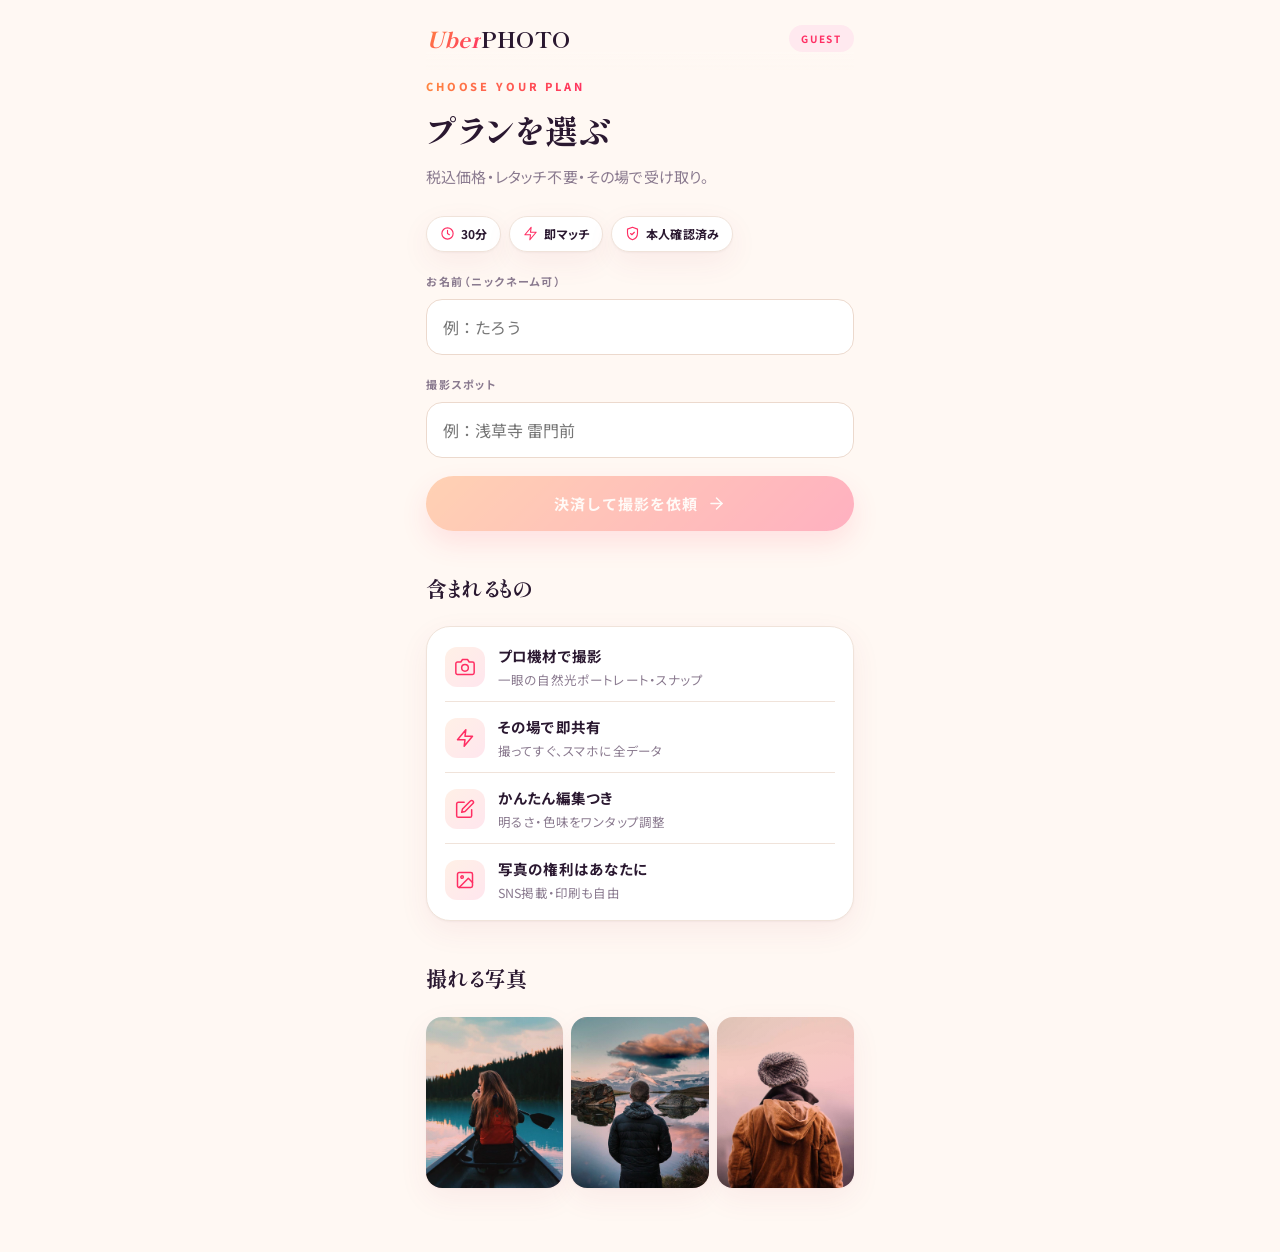
==== static/customer.html @ e45e454b "UberPHOTO MVP — realtime tourist/photographer matching PWA" ====
<!DOCTYPE html>
<html lang="ja">
<head>
  <meta charset="UTF-8">
  <meta name="viewport" content="width=device-width, initial-scale=1, viewport-fit=cover">
  <meta name="theme-color" content="#fff8f3">
  <link rel="manifest" href="/static/manifest.json">
  <title>UberPHOTO — 撮影を依頼</title>
  <link rel="preconnect" href="https://fonts.googleapis.com">
  <link rel="preconnect" href="https://fonts.gstatic.com" crossorigin>
  <link href="https://fonts.googleapis.com/css2?family=Shippori+Mincho:wght@500;600;700;800&family=Noto+Sans+JP:wght@400;500;700&display=swap" rel="stylesheet">
  <link rel="stylesheet" href="/static/css/app.css">
</head>
<body>
  <div class="app">
    <div class="topbar">
      <div class="logo"><span class="u">Uber</span>PHOTO</div>
      <div class="badge">Guest</div>
    </div>

    <!-- STEP 1: plan + info -->
    <section id="step-plan">
      <p class="eyebrow">Choose your plan</p>
      <h1>プランを選ぶ</h1>
      <p class="sub">税込価格・レタッチ不要・その場で受け取り。</p>

      <div class="chips" style="margin-bottom:18px">
        <span class="chip"><i data-icon="clock" data-size="15"></i>30分</span>
        <span class="chip"><i data-icon="zap" data-size="15"></i>即マッチ</span>
        <span class="chip"><i data-icon="shield" data-size="15"></i>本人確認済み</span>
      </div>

      <div id="plans"></div>

      <label>お名前（ニックネーム可）</label>
      <input type="text" id="name" placeholder="例：たろう" />
      <label>撮影スポット</label>
      <input type="text" id="location" placeholder="例：浅草寺 雷門前" />

      <button class="btn brand" id="toPay" disabled>決済して撮影を依頼 <i data-icon="arrow" data-size="19"></i></button>

      <!-- what's included -->
      <div class="section">
        <div class="section-head"><h2>含まれるもの</h2></div>
        <div class="card" style="padding:6px 18px">
          <div class="features">
            <div class="feature"><div class="fi"><i data-icon="camera"></i></div><div><div class="ft">プロ機材で撮影</div><div class="fd">一眼の自然光ポートレート・スナップ</div></div></div>
            <div class="feature"><div class="fi"><i data-icon="zap"></i></div><div><div class="ft">その場で即共有</div><div class="fd">撮ってすぐ、スマホに全データ</div></div></div>
            <div class="feature"><div class="fi"><i data-icon="edit"></i></div><div><div class="ft">かんたん編集つき</div><div class="fd">明るさ・色味をワンタップ調整</div></div></div>
            <div class="feature"><div class="fi"><i data-icon="image"></i></div><div><div class="ft">写真の権利はあなたに</div><div class="fd">SNS掲載・印刷も自由</div></div></div>
          </div>
        </div>
      </div>

      <!-- sample work -->
      <div class="section">
        <div class="section-head"><h2>撮れる写真</h2></div>
        <div class="duo-grid">
          <div class="duo"><img src="/static/img/work1.jpg" alt=""></div>
          <div class="duo"><img src="/static/img/work3.jpg" alt=""></div>
          <div class="duo"><img src="/static/img/work5.jpg" alt=""></div>
        </div>
      </div>
    </section>

    <!-- STEP 2: select photographer -->
    <section id="step-select" class="hidden">
      <p class="eyebrow">Nearby</p>
      <h1>カメラマンを選ぶ</h1>
      <p class="near" style="margin-bottom:16px"><span class="dot"></span><span id="nearCount">近くに3人</span> 待機中</p>

      <button class="omakase" id="omakaseBtn">
        <span class="om-ic"><i data-icon="zap" data-size="20"></i></span>
        <span class="om-text"><span class="om-t">おまかせ・最短のプロ</span><span class="om-d" id="omakaseDesc">いちばん早く来られるカメラマンに即依頼</span></span>
        <i data-icon="arrow" data-size="18"></i>
      </button>

      <div class="or-row"><span>または、指名して選ぶ</span></div>

      <div id="photographers"></div>
      <button class="btn secondary" id="backToPlan">プラン選択に戻る</button>
    </section>

    <!-- profile detail sheet -->
    <div id="profileSheet" class="sheet hidden">
      <div class="sheet-backdrop" id="sheetBackdrop"></div>
      <div class="sheet-body" id="sheetBody"></div>
    </div>

    <!-- STEP 2.5: photographer on the way (map + ETA) -->
    <section id="step-arriving" class="hidden">
      <p class="eyebrow">On the way</p>
      <h1 id="arriveTitle">向かっています</h1>
      <p class="sub" id="arriveSub">カメラマンがお迎えに向かっています</p>

      <div class="map-card">
        <svg viewBox="0 0 400 232" preserveAspectRatio="xMidYMid slice" class="map-svg">
          <rect width="400" height="232" fill="#eef0ec"/>
          <g fill="#e3e6df">
            <rect x="18" y="20" width="120" height="70" rx="8"/>
            <rect x="156" y="14" width="96" height="54" rx="8"/>
            <rect x="272" y="22" width="110" height="62" rx="8"/>
            <rect x="20" y="112" width="92" height="92" rx="8"/>
            <rect x="130" y="108" width="120" height="58" rx="8"/>
            <rect x="268" y="104" width="116" height="100" rx="8"/>
          </g>
          <g fill="none" stroke="#dfe2da" stroke-width="10">
            <path d="M0,100 H400"/><path d="M150,0 V232"/><path d="M258,0 V232"/>
          </g>
          <!-- route -->
          <path id="routePath" d="M34,206 C112,176 132,118 210,126 S332,74 360,54"
                fill="none" stroke="#ff7a3d" stroke-width="4" stroke-dasharray="2 9"
                stroke-linecap="round" opacity="0.9"/>
          <!-- destination (you) -->
          <g transform="translate(360,54)">
            <circle r="13" fill="#ff2e63" opacity="0.18"/>
            <circle r="6" fill="#ff2e63" stroke="#fff" stroke-width="2.5"/>
          </g>
          <!-- moving photographer marker -->
          <g>
            <circle r="13" fill="#2a1830" stroke="#fff" stroke-width="3"/>
            <text y="4.5" text-anchor="middle" font-size="13" fill="#fff" font-family="serif" font-weight="700" id="markerInit">P</text>
            <animateMotion dur="6s" repeatCount="indefinite" rotate="0" keyPoints="0;1" keyTimes="0;1" calcMode="linear">
              <mpath href="#routePath"/>
            </animateMotion>
          </g>
        </svg>
        <div class="eta-badge"><span class="eta-num" id="etaCount">--:--</span><span class="eta-lab">到着まで</span></div>
      </div>

      <div class="card photographer-card" style="margin-top:14px">
        <div class="avatar" id="aAvatar">?</div>
        <div style="flex:1">
          <div style="font-family:var(--serif);font-size:18px;font-weight:700" id="aName"></div>
          <div class="rating-inline" id="aMeta"><i data-icon="star" data-size="14"></i></div>
        </div>
        <div class="near" style="padding:7px 13px"><span class="dot"></span>移動中</div>
      </div>

      <div class="btn-row" style="margin-top:16px">
        <button class="btn secondary" id="reselectBtn"><i data-icon="refresh" data-size="17"></i> 別の人にする</button>
        <button class="btn secondary" id="cancelReqBtn">依頼をやめる</button>
      </div>
    </section>

    <!-- STEP 3: matched / photos -->
    <section id="step-matched" class="hidden">
      <p class="eyebrow">Matched</p>
      <h1>マッチしました 🎉</h1>
      <div class="card photographer-card">
        <div class="avatar" id="pAvatar">?</div>
        <div style="flex:1">
          <div style="font-family:var(--serif);font-size:18px;font-weight:700" id="pName"></div>
          <div class="rating-inline" id="pMeta"><i data-icon="star" data-size="14"></i>まもなく合流します</div>
        </div>
      </div>
      <div class="card center">
        <p class="muted" style="margin-top:0">撮影が終わると、ここに写真が届きます</p>
        <p id="shotStatus" class="big">📷</p>
      </div>
      <a class="btn brand hidden" id="toGallery">写真を見る <i data-icon="arrow" data-size="19"></i></a>
    </section>
  </div>

  <script src="/static/js/icons.js"></script>
  <script src="/static/js/common.js"></script>
  <script src="/static/js/customer.js"></script>
</body>
</html>
---- static/css/app.css ----
/* ============================================================
   UberPHOTO — "Golden Hour Travel" theme
   Vibrant, warm, premium. Light base + sunset gradients.
   ============================================================ */
:root {
  --bg: #fff8f3;
  --bg-warm: #fdeadf;
  --surface: #ffffff;
  --surface-2: #fff3ec;
  --ink: #2a1830;          /* deep plum */
  --ink-soft: #8a7a8f;
  --ink-faint: #b9aebd;
  --line: #f0e3da;
  --line-strong: #ecd9cd;

  --brand1: #ff7a3d;       /* orange */
  --brand2: #ff2e63;       /* pink */
  --gold:   #ffb13c;
  --teal:   #12b3a6;
  --green:  #1fae74;

  --grad-brand: linear-gradient(135deg, #ff8a3d 0%, #ff2e63 100%);
  --grad-sunset: linear-gradient(135deg, #ffc24b 0%, #ff6a3d 48%, #ff2e63 100%);
  --grad-soft: linear-gradient(135deg, #fff0e6, #ffe6ee);

  --radius: 16px;
  --radius-lg: 24px;
  --radius-xl: 30px;
  --shadow: 0 1px 2px rgba(60,20,40,.04), 0 10px 30px rgba(180,60,80,.07);
  --shadow-lg: 0 4px 12px rgba(60,20,40,.08), 0 30px 70px rgba(180,40,70,.16);
  --shadow-brand: 0 12px 28px rgba(255,60,90,.34);
  --serif: "Shippori Mincho", "Times New Roman", serif;
  --sans: "Noto Sans JP", -apple-system, BlinkMacSystemFont, "Segoe UI", sans-serif;
}

* { box-sizing: border-box; -webkit-tap-highlight-color: transparent; }
html { -webkit-text-size-adjust: 100%; }

body {
  margin: 0;
  font-family: var(--sans);
  background: var(--bg);
  color: var(--ink);
  line-height: 1.7;
  font-feature-settings: "palt" 1;
  letter-spacing: .01em;
  overflow-x: hidden;
}

.app {
  max-width: 468px;
  margin: 0 auto;
  min-height: 100vh;
  display: flex;
  flex-direction: column;
  padding: 0 20px 64px;
  position: relative;
}
.app.wide { max-width: 680px; }

/* ---------- icons ---------- */
.icon-wrap { display: inline-flex; align-items: center; justify-content: center; }
.ic { display: block; }

/* ---------- top bar / logo ---------- */
.topbar {
  display: flex;
  align-items: center;
  gap: 12px;
  padding: 20px 0 14px;
  position: sticky;
  top: 0;
  background: linear-gradient(var(--bg) 72%, rgba(255,248,243,0));
  z-index: 30;
}
.logo {
  font-family: var(--serif);
  font-weight: 800;
  font-size: 22px;
  letter-spacing: .01em;
}
.logo .u {
  font-style: italic;
  background: var(--grad-brand);
  -webkit-background-clip: text; background-clip: text;
  -webkit-text-fill-color: transparent;
}
.badge {
  margin-left: auto;
  font-size: 10px;
  letter-spacing: .18em;
  text-transform: uppercase;
  color: var(--brand2);
  background: #ffe9ef;
  border-radius: 999px;
  padding: 5px 12px;
  font-weight: 700;
}

/* ---------- typography ---------- */
.eyebrow {
  font-size: 11px;
  letter-spacing: .26em;
  text-transform: uppercase;
  font-weight: 800;
  margin: 0 0 12px;
  background: var(--grad-brand);
  -webkit-background-clip: text; background-clip: text;
  -webkit-text-fill-color: transparent;
  display: inline-block;
}
h1 {
  font-family: var(--serif);
  font-weight: 800;
  font-size: 33px;
  line-height: 1.34;
  margin: 0 0 12px;
}
h2 {
  font-family: var(--serif);
  font-weight: 700;
  font-size: 21px;
  margin: 0 0 4px;
  letter-spacing: .01em;
}
.section { margin: 40px 0 0; }
.section-head { display: flex; align-items: baseline; justify-content: space-between; margin-bottom: 16px; }
.section-head .more { font-size: 12px; color: var(--brand2); font-weight: 700; letter-spacing: .04em; }
p.sub { color: var(--ink-soft); margin: 0 0 26px; font-size: 15px; }
.muted { color: var(--ink-soft); }
.center { text-align: center; }
.big { font-size: 30px; font-weight: 800; font-family: var(--serif); }
.grad-text {
  background: var(--grad-brand);
  -webkit-background-clip: text; background-clip: text;
  -webkit-text-fill-color: transparent;
}

/* ---------- HERO (landing) ---------- */
.hero {
  position: relative;
  border-radius: var(--radius-xl);
  overflow: hidden;
  margin-top: 4px;
  aspect-ratio: 5/6;
  display: flex;
  align-items: flex-end;
  box-shadow: var(--shadow-lg);
  isolation: isolate;
}
.hero img {
  position: absolute; inset: 0;
  width: 100%; height: 100%; object-fit: cover;
  z-index: -2;
}
.hero::after {  /* sunset duotone wash */
  content: ""; position: absolute; inset: 0; z-index: -1;
  background: linear-gradient(180deg, rgba(42,24,48,.15) 0%, rgba(255,46,99,.28) 55%, rgba(42,24,48,.86) 100%),
              linear-gradient(115deg, rgba(255,138,61,.35), rgba(255,46,99,.30));
  mix-blend-mode: multiply;
}
.hero-inner { padding: 26px 24px 28px; color: #fff; }
.hero .eyebrow { color: #ffd9c2; -webkit-text-fill-color: #ffd9c2; background: none; }
.hero h1 { color: #fff; font-size: 36px; line-height: 1.3; text-shadow: 0 2px 24px rgba(40,10,30,.4); }
.hero p { color: rgba(255,255,255,.92); margin: 6px 0 0; font-size: 14.5px; }

/* ---------- buttons ---------- */
.btn {
  display: flex; align-items: center; justify-content: center; gap: 9px;
  width: 100%;
  padding: 17px 20px;
  border: none;
  border-radius: 999px;
  background: var(--ink);
  color: #fff;
  font-size: 15px;
  font-weight: 700;
  font-family: var(--sans);
  letter-spacing: .06em;
  cursor: pointer;
  margin-top: 18px;
  transition: transform .1s, box-shadow .25s, opacity .2s;
}
.btn .ic { width: 19px; height: 19px; }
.btn:active { transform: scale(.975); }
.btn:disabled { opacity: .35; cursor: not-allowed; box-shadow: none; }
.btn.brand { background: var(--grad-brand); box-shadow: var(--shadow-brand); }
.btn.accent { background: var(--grad-brand); box-shadow: var(--shadow-brand); }
.btn.secondary { background: var(--surface); color: var(--ink); border: 1.5px solid var(--line-strong); }
.btn.green { background: var(--green); box-shadow: 0 12px 28px rgba(31,174,116,.30); }
.btn.ghost { background: rgba(255,255,255,.16); color:#fff; backdrop-filter: blur(6px); border:1px solid rgba(255,255,255,.35); }
.btn-row { display: grid; grid-template-columns: 1fr 1fr; gap: 12px; }
.btn-row .btn { margin-top: 0; }

.hidden { display: none !important; }
.divider { height: 1px; background: var(--line); margin: 26px 0; border: none; }

/* ---------- cards ---------- */
.card {
  background: var(--surface);
  border: 1px solid var(--line);
  border-radius: var(--radius-lg);
  padding: 20px;
  margin-bottom: 14px;
  box-shadow: var(--shadow);
}

/* ---------- entrance animation ---------- */
.reveal { animation: rise .55s cubic-bezier(.16,.84,.44,1) both; }
.reveal:nth-child(2){animation-delay:.05s}.reveal:nth-child(3){animation-delay:.1s}.reveal:nth-child(4){animation-delay:.15s}
section { animation: rise .5s cubic-bezier(.16,.84,.44,1) both; }
@keyframes rise { from { opacity: 0; transform: translateY(12px); } to { opacity: 1; transform: none; } }

/* ---------- stats bar ---------- */
.stats-bar {
  display: grid; grid-template-columns: repeat(3,1fr);
  background: var(--surface); border:1px solid var(--line);
  border-radius: var(--radius-lg); padding: 16px 8px; margin-top: 18px;
  box-shadow: var(--shadow);
}
.stats-bar .item { text-align: center; position: relative; }
.stats-bar .item + .item::before { content:""; position:absolute; left:0; top:14%; height:72%; width:1px; background:var(--line); }
.stats-bar .v { font-family: var(--serif); font-weight: 800; font-size: 22px; display:flex; align-items:center; justify-content:center; gap:4px; }
.stats-bar .v .ic { color: var(--gold); width:17px; height:17px; }
.stats-bar .k { font-size: 10.5px; color: var(--ink-soft); letter-spacing: .08em; margin-top: 2px; }

/* ---------- how it works (steps) ---------- */
.steps { display: flex; flex-direction: column; gap: 4px; }
.step { display: grid; grid-template-columns: 52px 1fr; gap: 16px; align-items: start; padding: 6px 0; }
.step .num {
  width: 52px; height: 52px; border-radius: 16px;
  background: var(--grad-soft); color: var(--brand2);
  display: grid; place-items: center;
}
.step .num .ic { width: 24px; height: 24px; }
.step .st { font-family: var(--serif); font-weight: 700; font-size: 16px; }
.step .sd { font-size: 13px; color: var(--ink-soft); margin-top: 1px; }
.step-line { width: 2px; background: var(--line); height: 14px; margin: 2px 0 2px 25px; }

/* ---------- horizontal scroll row ---------- */
.hscroll { display: flex; gap: 14px; overflow-x: auto; padding: 4px 20px 8px; margin: 0 -20px; scroll-snap-type: x mandatory; -webkit-overflow-scrolling: touch; }
.hscroll::-webkit-scrollbar { display: none; }
.hscroll > * { scroll-snap-align: start; flex: 0 0 auto; }

/* ---------- photographer card ---------- */
.ph-card {
  width: 200px; background: var(--surface);
  border: 1px solid var(--line); border-radius: var(--radius-lg);
  overflow: hidden; box-shadow: var(--shadow);
}
.ph-card .thumb { width: 100%; aspect-ratio: 4/3; object-fit: cover; display:block; }
.ph-card .body { padding: 13px 14px 15px; }
.ph-card .nm { font-family: var(--serif); font-weight: 700; font-size: 15px; display:flex; align-items:center; gap:6px; }
.ph-card .verified { color: var(--teal); display:inline-flex; }
.ph-card .verified .ic { width:14px; height:14px; }
.ph-card .rt { display:flex; align-items:center; gap:4px; font-size:12.5px; color:var(--ink-soft); margin-top:3px; }
.ph-card .rt .ic { width:14px; height:14px; color: var(--gold); fill: var(--gold); }
.ph-card .tags { display:flex; flex-wrap:wrap; gap:5px; margin-top:9px; }
.tag { font-size:10.5px; padding:3px 9px; border-radius:999px; background:var(--surface-2); color:var(--brand2); font-weight:700; letter-spacing:.03em; }

/* ---------- duotone sample gallery ---------- */
.duo-grid { display:grid; grid-template-columns: repeat(3,1fr); gap: 8px; }
.duo {
  position: relative; aspect-ratio: 4/5; border-radius: var(--radius); overflow: hidden;
  box-shadow: var(--shadow);
}
.duo img { width:100%; height:100%; object-fit:cover; display:block; transition: transform .4s; }
.duo::after { content:""; position:absolute; inset:0; background: linear-gradient(160deg, rgba(255,138,61,.30), rgba(255,46,99,.32)); mix-blend-mode: multiply; }
.duo:active img { transform: scale(1.05); }
.duo.tall { aspect-ratio: 4/6; }

/* ---------- feature list ---------- */
.features { display:flex; flex-direction:column; gap:2px; }
.feature { display:flex; align-items:center; gap:13px; padding:11px 0; border-bottom:1px solid var(--line); }
.feature:last-child { border-bottom:none; }
.feature .fi { width:40px; height:40px; border-radius:12px; background:var(--grad-soft); color:var(--brand2); display:grid; place-items:center; flex-shrink:0; }
.feature .fi .ic { width:20px; height:20px; }
.feature .ft { font-weight:700; font-size:14.5px; }
.feature .fd { font-size:12.5px; color:var(--ink-soft); }

/* ---------- trust row ---------- */
.trust { display:grid; grid-template-columns: repeat(3,1fr); gap:10px; margin-top:6px; }
.trust .t { text-align:center; padding:14px 6px; background:var(--surface); border:1px solid var(--line); border-radius:var(--radius); box-shadow:var(--shadow); }
.trust .t .ic { color: var(--teal); width:22px; height:22px; }
.trust .t .l { font-size:11px; font-weight:700; margin-top:7px; letter-spacing:.03em; }

/* ---------- plan selection ---------- */
.plan {
  display: block; cursor: pointer;
  border: 1.5px solid var(--line-strong); border-radius: var(--radius-lg);
  padding: 16px; margin-bottom: 13px; background: var(--surface);
  transition: border-color .2s, box-shadow .2s, transform .08s; position: relative;
  box-shadow: var(--shadow);
}
.plan:active { transform: scale(.992); }
.plan.selected { border-color: transparent; box-shadow: 0 0 0 2px var(--brand2), var(--shadow-lg); }
.plan.selected::after {
  content: "✓"; position: absolute; top: 14px; right: 16px;
  width: 24px; height: 24px; background: var(--grad-brand); color:#fff;
  border-radius: 50%; font-size: 13px; display: grid; place-items: center;
}
.plan-row { display: flex; align-items: center; gap: 14px; }
.plan-thumb { width: 64px; height: 64px; border-radius: 14px; object-fit: cover; flex-shrink:0; box-shadow: var(--shadow); }
.plan-info { display: flex; flex-direction: column; flex: 1; }
.plan-name { font-family: var(--serif); font-size: 18px; font-weight: 700; }
.plan-sub { font-size: 12px; color: var(--ink-soft); margin-top: 2px; }
.plan-tag { display:inline-block; margin-top:6px; font-size:10px; font-weight:800; letter-spacing:.08em; color:var(--brand2); background:#ffe9ef; padding:2px 8px; border-radius:999px; width:fit-content; }
.plan-price { font-family: var(--serif); font-size: 24px; font-weight: 800; line-height: 1; white-space: nowrap; text-align:right; }
.plan-price .yen { font-size: 15px; }
.plan-price .tax { display: block; font-family: var(--sans); font-size: 9.5px; letter-spacing: .1em; color: var(--ink-faint); margin-top: 4px; }

/* ---------- form ---------- */
label { display: block; font-size: 11px; letter-spacing: .14em; text-transform: uppercase; color: var(--ink-soft); margin: 20px 0 8px; font-weight: 700; }
input[type=text], input[type=tel], input[type=file] {
  width: 100%; padding: 15px 16px; border-radius: var(--radius);
  border: 1.5px solid var(--line-strong); background: var(--surface);
  color: var(--ink); font-size: 16px; font-family: var(--sans);
  transition: border-color .2s, box-shadow .2s;
}
input[type=text]:focus, input[type=tel]:focus { outline: none; border-color: var(--brand2); box-shadow: 0 0 0 3px #ffe2ea; }

/* ---------- waiting ---------- */
.pulse { width: 96px; height: 96px; border-radius: 50%; margin: 30px auto 12px; background: var(--grad-brand); position: relative; animation: pulse 1.6s ease-out infinite; display:grid; place-items:center; }
.pulse .ic { color:#fff; width:36px; height:36px; }
@keyframes pulse {
  0% { box-shadow: 0 0 0 0 rgba(255,46,99,.34); transform: scale(.93); }
  70% { box-shadow: 0 0 0 32px rgba(255,46,99,0); transform: scale(1); }
  100% { box-shadow: 0 0 0 0 rgba(255,46,99,0); transform: scale(.93); }
}
.timer { font-family: var(--serif); font-size: 46px; font-weight: 800; text-align: center; font-variant-numeric: tabular-nums; }
.near { display:inline-flex; align-items:center; gap:7px; background:var(--surface); border:1px solid var(--line); border-radius:999px; padding:8px 16px; font-size:13px; font-weight:700; box-shadow:var(--shadow); }
.near .dot { width:8px; height:8px; border-radius:50%; background:var(--green); box-shadow:0 0 0 0 rgba(31,174,116,.5); animation:blink 1.4s infinite; }
@keyframes blink { 0%{box-shadow:0 0 0 0 rgba(31,174,116,.5)} 70%{box-shadow:0 0 0 8px rgba(31,174,116,0)} 100%{box-shadow:0 0 0 0 rgba(31,174,116,0)} }

/* ---------- match / avatar ---------- */
.photographer-card { display: flex; align-items: center; gap: 16px; }
.avatar { width: 64px; height: 64px; border-radius: 50%; background: var(--grad-brand); display: flex; align-items: center; justify-content: center; font-family: var(--serif); font-size: 26px; font-weight: 800; color: #fff; flex-shrink: 0; box-shadow: var(--shadow); }
.rating-inline { display:flex; align-items:center; gap:4px; font-size:13px; color:var(--ink-soft); margin-top:3px; }
.rating-inline .ic { width:14px; height:14px; color:var(--gold); fill:var(--gold); }

/* ---------- role select (index) ---------- */
.role { display: grid; grid-template-columns: 50px 1fr 18px; align-items: center; gap: 15px; text-decoration: none; color: var(--ink); background: var(--surface); border: 1px solid var(--line); border-radius: var(--radius-lg); padding: 18px; margin-bottom: 12px; box-shadow: var(--shadow); transition: transform .12s, box-shadow .25s; }
.role:active { transform: scale(.99); }
.role .ricon { width:50px; height:50px; border-radius:15px; background:var(--grad-soft); display:grid; place-items:center; color:var(--brand2); }
.role .ricon .ic { width:24px; height:24px; }
.role .t { font-family: var(--serif); font-size: 16px; font-weight: 700; }
.role .d { color: var(--ink-soft); font-size: 12.5px; margin-top: 1px; }
.role .chev { color: var(--ink-faint); display:flex; }

/* ---------- earnings / demand (photographer) ---------- */
.earn { background: var(--grad-sunset); color:#fff; border-radius: var(--radius-lg); padding: 20px; box-shadow: var(--shadow-brand); position:relative; overflow:hidden; }
.earn::after{content:"";position:absolute;right:-30px;top:-30px;width:120px;height:120px;border-radius:50%;background:rgba(255,255,255,.16)}
.earn .k { font-size:11px; letter-spacing:.14em; text-transform:uppercase; opacity:.9; }
.earn .v { font-family:var(--serif); font-size:34px; font-weight:800; margin-top:4px; }
.earn .sub { font-size:12.5px; opacity:.92; margin-top:2px; }
.meter { display:flex; align-items:center; gap:10px; margin-top:14px; }
.meter .bar { flex:1; height:8px; border-radius:999px; background:var(--line); overflow:hidden; }
.meter .fill { height:100%; border-radius:999px; background:var(--grad-brand); }
.meter .lab { font-size:12px; font-weight:700; color:var(--brand2); }

/* ---------- incoming request (photographer) ---------- */
.incoming { border: 1.5px solid var(--brand2); box-shadow: 0 0 0 4px #ffe6ee, var(--shadow); animation: rise .4s ease both, glow 2s ease-in-out infinite alternate; }
@keyframes glow { from { box-shadow: 0 0 0 4px #ffe6ee, var(--shadow);} to { box-shadow: 0 0 0 5px #ffd2e0, var(--shadow-lg);} }
.req-head { display:flex; align-items:flex-start; justify-content:space-between; gap:12px; }
.req-name { font-family: var(--serif); font-size:17px; font-weight:700; }
.req-meta { font-size:12.5px; color: var(--ink-soft); margin-top:3px; display:flex; align-items:center; gap:5px; }
.req-meta .ic { width:13px; height:13px; color: var(--brand2); flex-shrink:0; }
.req-price { font-family: var(--serif); font-size:21px; font-weight:800; color: var(--brand2); white-space:nowrap; }

/* ---------- photographer pick cards (customer selection) ---------- */
.pick-card { background: var(--surface); border: 1px solid var(--line); border-radius: var(--radius-lg); padding: 16px; margin-bottom: 13px; box-shadow: var(--shadow); animation: rise .45s ease both; }
.pick-top { display:flex; gap:14px; align-items:flex-start; }
.pick-thumb { width:72px; height:72px; border-radius:18px; object-fit:cover; flex-shrink:0; box-shadow:var(--shadow); }
.pick-name { font-family: var(--serif); font-weight:700; font-size:18px; display:flex; align-items:center; gap:6px; }
.pick-name .verified { color: var(--teal); display:inline-flex; }
.pick-rt { display:flex; align-items:center; gap:5px; font-size:13px; color:var(--ink-soft); margin-top:3px; }
.pick-rt .ic { color: var(--gold); fill: var(--gold); width:14px; height:14px; }
.pick-tags { display:flex; gap:6px; flex-wrap:wrap; margin-top:9px; }
.pick-foot { display:flex; align-items:center; justify-content:space-between; gap:12px; margin-top:14px; padding-top:13px; border-top:1px solid var(--line); }
.pick-meta { font-size:12.5px; color:var(--ink-soft); display:flex; align-items:center; gap:6px; }
.pick-meta .ic { width:14px; height:14px; color: var(--brand2); flex-shrink:0; }
.pick-btn { margin-top:0 !important; width:auto !important; padding:11px 26px; flex-shrink:0; }
.pick-top { cursor:pointer; }
.pick-chevron { color:var(--ink-faint); align-self:center; display:flex; }

/* ---------- omakase (fastest pro) button ---------- */
.omakase {
  display:flex; align-items:center; gap:14px; width:100%; text-align:left;
  border:none; cursor:pointer; padding:16px 18px; border-radius:var(--radius-lg);
  background: var(--grad-sunset); color:#fff; box-shadow: var(--shadow-brand);
  margin-bottom:18px; transition: transform .1s;
}
.omakase:active { transform: scale(.985); }
.omakase .om-ic { width:42px; height:42px; border-radius:13px; background:rgba(255,255,255,.22); display:grid; place-items:center; flex-shrink:0; }
.omakase .om-text { flex:1; display:flex; flex-direction:column; }
.omakase .om-t { font-family:var(--serif); font-weight:700; font-size:16px; }
.omakase .om-d { font-size:12px; opacity:.92; margin-top:1px; }

.or-row { display:flex; align-items:center; gap:12px; color:var(--ink-faint); font-size:12px; margin:0 0 16px; letter-spacing:.06em; }
.or-row::before, .or-row::after { content:""; flex:1; height:1px; background:var(--line); }

/* ---------- profile sheet (bottom modal) ---------- */
.sheet { position: fixed; inset: 0; z-index: 200; }
.sheet-backdrop { position:absolute; inset:0; background:rgba(26,12,22,.45); opacity:0; transition:opacity .25s; }
.sheet.open .sheet-backdrop { opacity:1; }
.sheet-body {
  position:absolute; left:0; right:0; bottom:0;
  max-width:468px; margin:0 auto;
  background:var(--bg); border-radius:26px 26px 0 0;
  padding:14px 22px 30px; max-height:90vh; overflow-y:auto;
  transform: translateY(100%); transition: transform .28s cubic-bezier(.16,.84,.44,1);
  box-shadow: 0 -10px 50px rgba(40,10,30,.3);
}
.sheet.open .sheet-body { transform: translateY(0); }
.sheet-handle { width:40px; height:4px; border-radius:999px; background:var(--line-strong); margin:2px auto 16px; }
.sheet-head { display:flex; gap:16px; align-items:center; }
.sheet-avatar { width:78px; height:78px; border-radius:20px; object-fit:cover; box-shadow:var(--shadow); flex-shrink:0; }
.sheet-name { font-family:var(--serif); font-weight:800; font-size:22px; display:flex; align-items:center; gap:7px; }
.sheet-name .verified { color:var(--teal); display:inline-flex; }
.sheet-bio { color:var(--ink-soft); font-size:14px; margin:0; }
.portfolio { display:grid; grid-template-columns:repeat(3,1fr); gap:7px; }
.portfolio img { width:100%; aspect-ratio:3/4; object-fit:cover; border-radius:12px; box-shadow:var(--shadow); }

/* ---------- reviews ---------- */
.reviews { display:flex; flex-direction:column; gap:12px; }
.review { background:var(--surface); border:1px solid var(--line); border-radius:var(--radius); padding:13px 15px; box-shadow:var(--shadow); }
.review-head { display:flex; align-items:center; gap:8px; }
.review-author { font-weight:700; font-size:13.5px; }
.review-stars { color:var(--gold); font-size:12px; letter-spacing:1px; }
.review-stars .dim { color:var(--line-strong); }
.review-ago { margin-left:auto; font-size:11px; color:var(--ink-faint); }
.review-text { font-size:13px; color:var(--ink-soft); margin-top:5px; }

/* ---------- arrival map + ETA ---------- */
.map-card { position:relative; border-radius:var(--radius-lg); overflow:hidden; box-shadow:var(--shadow); border:1px solid var(--line); }
.map-svg { display:block; width:100%; height:232px; }
.eta-badge {
  position:absolute; right:14px; bottom:14px;
  background:var(--surface); border-radius:16px; padding:10px 16px;
  box-shadow:var(--shadow-lg); text-align:center; min-width:96px;
}
.eta-num { display:block; font-family:var(--serif); font-weight:800; font-size:26px; line-height:1; color:var(--brand2); font-variant-numeric:tabular-nums; }
.eta-lab { display:block; font-size:10.5px; letter-spacing:.14em; color:var(--ink-soft); text-transform:uppercase; margin-top:4px; }

/* ---------- status pills ---------- */
.pill { display:inline-block; font-size:11px; padding:4px 12px; border-radius:999px; font-weight:700; letter-spacing:.05em; }
.pill.waiting { background:#fff1d9; color:#c98a1b; }
.pill.matched, .pill.shooting { background:#dff3f1; color:#0b8a80; }
.pill.done { background:#dff3e8; color:var(--green); }

/* ---------- operator ---------- */
.stat-grid { display: grid; grid-template-columns: repeat(2,1fr); gap: 12px; }
.stat { background: var(--surface); border:1px solid var(--line); border-radius: var(--radius); padding: 18px; box-shadow: var(--shadow); position:relative; overflow:hidden; }
.stat .ic { position:absolute; right:14px; top:14px; color:var(--ink-faint); opacity:.5; }
.stat .n { font-family: var(--serif); font-size: 32px; font-weight: 800; line-height: 1; }
.stat .l { font-size: 11px; color: var(--ink-soft); letter-spacing: .08em; text-transform: uppercase; margin-top: 8px; }
table { width:100%; border-collapse: collapse; font-size: 13px; }
th, td { text-align:left; padding: 11px 6px; border-bottom: 1px solid var(--line); }
th { color: var(--ink-soft); font-weight: 700; font-size: 10.5px; letter-spacing: .1em; text-transform: uppercase; }

/* ---------- gallery ---------- */
.grid { display:grid; grid-template-columns: repeat(2,1fr); gap: 10px; }
.gphoto { position:relative; border-radius: var(--radius); overflow:hidden; box-shadow:var(--shadow); cursor:pointer; }
.gphoto img { width:100%; aspect-ratio:4/5; object-fit: cover; display:block; transition: transform .35s; background:var(--surface-2); }
.gphoto:active img { transform: scale(1.04); }
.gphoto .ed { position:absolute; right:9px; bottom:9px; width:32px; height:32px; border-radius:50%; background:rgba(42,24,48,.55); color:#fff; display:grid; place-items:center; backdrop-filter: blur(4px); }
.gphoto .ed .ic { width:16px; height:16px; }

/* ---------- editor ---------- */
.editor canvas { width: 100%; border-radius: var(--radius); background: var(--surface-2); box-shadow: var(--shadow); }
.slider-row { display:flex; align-items:center; gap:14px; margin: 14px 0; }
.slider-row label { margin:0; width:78px; flex-shrink:0; text-transform:none; letter-spacing:.03em; font-size:12.5px; color:var(--ink); display:flex; align-items:center; gap:6px; }
.slider-row label .ic { width:15px; height:15px; color:var(--brand2); }
.slider-row input[type=range] { flex:1; -webkit-appearance:none; appearance:none; height:3px; background: var(--line-strong); border-radius:3px; }
.slider-row input[type=range]::-webkit-slider-thumb { -webkit-appearance:none; appearance:none; width:22px; height:22px; border-radius:50%; background: var(--grad-brand); cursor:pointer; box-shadow: var(--shadow); }

/* ---------- toast ---------- */
.toast { position: fixed; bottom: 26px; left: 50%; transform: translateX(-50%); background: var(--ink); color: #fff; padding: 13px 22px; border-radius: 999px; font-size: 13.5px; z-index: 100; max-width: 88%; box-shadow: var(--shadow-lg); animation: rise .3s ease both; }

/* ---------- misc ---------- */
.footnote { color: var(--ink-faint); font-size: 12px; letter-spacing: .06em; margin-top: 30px; }
.chips { display:flex; gap:8px; flex-wrap:wrap; margin-top:10px; }
.chip { display:inline-flex; align-items:center; gap:6px; font-size:12px; font-weight:700; padding:7px 13px; border-radius:999px; background:var(--surface); border:1px solid var(--line); box-shadow:var(--shadow); }
.chip .ic { width:15px; height:15px; color:var(--brand2); }
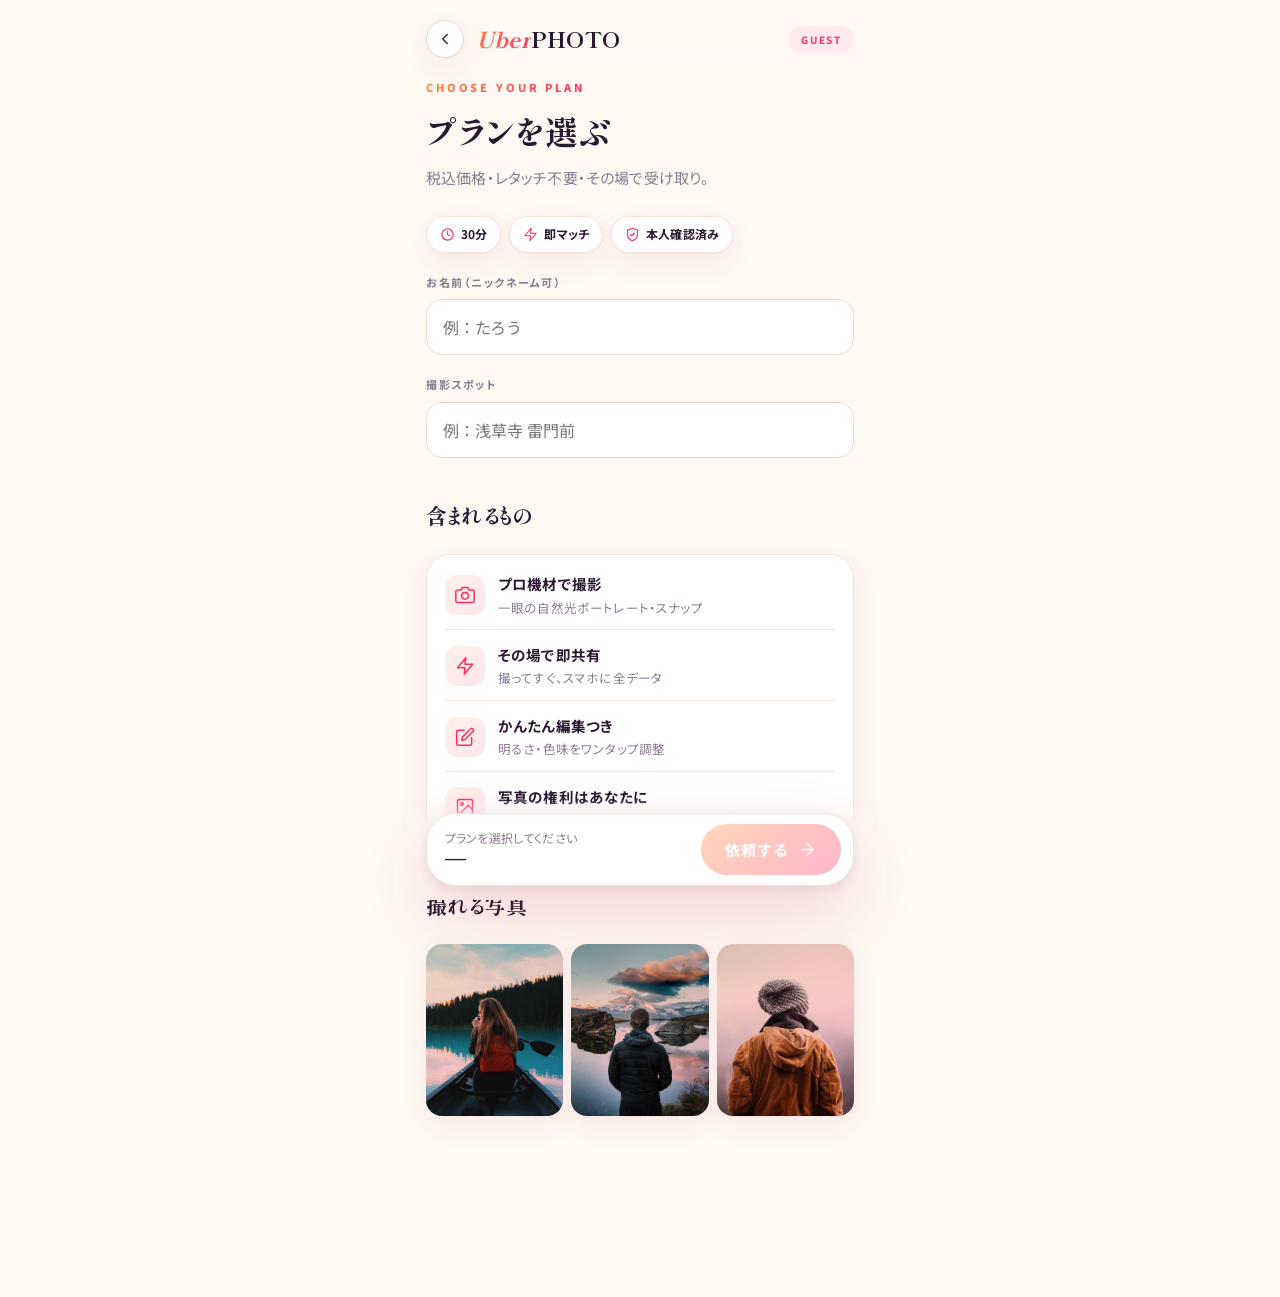
==== commit 7bd8c9ea: "UX/UI overhaul: photographer selection, geo distance, profiles+reviews, arrival map+ETA, order confi" ====
--- a/static/customer.html
+++ b/static/customer.html
@@ -14,7 +14,8 @@
 <body>
   <div class="app">
     <div class="topbar">
-      <div class="logo"><span class="u">Uber</span>PHOTO</div>
+      <a class="navback" href="/" aria-label="ホームに戻る"><i data-icon="back" data-size="18"></i></a>
+      <a class="logo" href="/"><span class="u">Uber</span>PHOTO</a>
       <div class="badge">Guest</div>
     </div>
 
@@ -36,8 +37,6 @@
       <input type="text" id="name" placeholder="例：たろう" />
       <label>撮影スポット</label>
       <input type="text" id="location" placeholder="例：浅草寺 雷門前" />
-
-      <button class="btn brand" id="toPay" disabled>決済して撮影を依頼 <i data-icon="arrow" data-size="19"></i></button>
 
       <!-- what's included -->
       <div class="section">
@@ -61,6 +60,41 @@
           <div class="duo"><img src="/static/img/work5.jpg" alt=""></div>
         </div>
       </div>
+
+      <!-- sticky order CTA -->
+      <div class="cta-bar">
+        <div class="cta-inner">
+          <div class="cta-summary">
+            <div class="cta-plan" id="ctaPlan">プランを選択してください</div>
+            <div class="cta-price" id="ctaPrice">—</div>
+          </div>
+          <button class="btn brand" id="toPay" disabled>依頼する <i data-icon="arrow" data-size="18"></i></button>
+        </div>
+      </div>
+    </section>
+
+    <!-- STEP 1.5: order confirmation -->
+    <section id="step-confirm" class="hidden">
+      <p class="eyebrow">Confirm</p>
+      <h1>ご依頼内容の確認</h1>
+      <p class="sub">内容をご確認ください。お支払いは確定後です。</p>
+      <div class="card summary">
+        <div class="sum-row"><span>プラン</span><b id="cf-plan"></b></div>
+        <div class="sum-row"><span>枚数</span><b id="cf-shots"></b></div>
+        <div class="sum-row"><span>撮影時間</span><b id="cf-min"></b></div>
+        <div class="sum-row"><span>撮影スポット</span><b id="cf-loc"></b></div>
+        <div class="sum-row"><span>お名前</span><b id="cf-name"></b></div>
+        <hr class="divider">
+        <div class="sum-row"><span>小計（税抜）</span><span id="cf-base"></span></div>
+        <div class="sum-row"><span>消費税 (10%)</span><span id="cf-tax"></span></div>
+        <div class="sum-row total"><span>合計</span><b id="cf-total"></b></div>
+      </div>
+      <div class="chips" style="margin-bottom:6px">
+        <span class="chip"><i data-icon="zap" data-size="15"></i>レタッチ不要・即共有</span>
+        <span class="chip"><i data-icon="image" data-size="15"></i>全データお渡し</span>
+      </div>
+      <button class="btn brand" id="confirmPay">この内容で決済して依頼 <i data-icon="arrow" data-size="19"></i></button>
+      <button class="btn secondary" id="confirmBack">内容を修正する</button>
     </section>
 
     <!-- STEP 2: select photographer -->
@@ -75,7 +109,7 @@
         <i data-icon="arrow" data-size="18"></i>
       </button>
 
-      <div class="or-row"><span>または、指名して選ぶ</span></div>
+      <div class="or-row" id="orRow"><span>または、指名して選ぶ</span></div>
 
       <div id="photographers"></div>
       <button class="btn secondary" id="backToPlan">プラン選択に戻る</button>
@@ -92,6 +126,16 @@
       <p class="eyebrow">On the way</p>
       <h1 id="arriveTitle">向かっています</h1>
       <p class="sub" id="arriveSub">カメラマンがお迎えに向かっています</p>
+
+      <div class="stepper">
+        <div class="st-node"><span class="st-dot"></span><span class="st-lab">マッチ</span></div>
+        <div class="st-bar"></div>
+        <div class="st-node"><span class="st-dot"></span><span class="st-lab">向かう</span></div>
+        <div class="st-bar"></div>
+        <div class="st-node"><span class="st-dot"></span><span class="st-lab">撮影</span></div>
+        <div class="st-bar"></div>
+        <div class="st-node"><span class="st-dot"></span><span class="st-lab">お届け</span></div>
+      </div>
 
       <div class="map-card">
         <svg viewBox="0 0 400 232" preserveAspectRatio="xMidYMid slice" class="map-svg">
@@ -145,8 +189,19 @@
 
     <!-- STEP 3: matched / photos -->
     <section id="step-matched" class="hidden">
-      <p class="eyebrow">Matched</p>
-      <h1>マッチしました 🎉</h1>
+      <p class="eyebrow">Delivery</p>
+      <h1 id="matchedTitle">写真が届きます</h1>
+
+      <div class="stepper">
+        <div class="st-node"><span class="st-dot"></span><span class="st-lab">マッチ</span></div>
+        <div class="st-bar"></div>
+        <div class="st-node"><span class="st-dot"></span><span class="st-lab">向かう</span></div>
+        <div class="st-bar"></div>
+        <div class="st-node"><span class="st-dot"></span><span class="st-lab">撮影</span></div>
+        <div class="st-bar"></div>
+        <div class="st-node"><span class="st-dot"></span><span class="st-lab">お届け</span></div>
+      </div>
+
       <div class="card photographer-card">
         <div class="avatar" id="pAvatar">?</div>
         <div style="flex:1">
--- a/static/css/app.css
+++ b/static/css/app.css
@@ -54,9 +54,18 @@
   display: flex;
   flex-direction: column;
   padding: 0 20px 64px;
+  padding-bottom: calc(64px + env(safe-area-inset-bottom));
+  padding-left: calc(20px + env(safe-area-inset-left));
+  padding-right: calc(20px + env(safe-area-inset-right));
   position: relative;
 }
 .app.wide { max-width: 680px; }
+
+/* accessibility: visible focus + reduced motion */
+:focus-visible { outline: 3px solid var(--brand2); outline-offset: 2px; border-radius: 6px; }
+@media (prefers-reduced-motion: reduce) {
+  *, *::before, *::after { animation-duration: .001ms !important; animation-iteration-count: 1 !important; transition-duration: .001ms !important; }
+}
 
 /* ---------- icons ---------- */
 .icon-wrap { display: inline-flex; align-items: center; justify-content: center; }
@@ -68,11 +77,21 @@
   align-items: center;
   gap: 12px;
   padding: 20px 0 14px;
+  padding-top: calc(20px + env(safe-area-inset-top));
   position: sticky;
   top: 0;
   background: linear-gradient(var(--bg) 72%, rgba(255,248,243,0));
   z-index: 30;
 }
+.navback {
+  width: 38px; height: 38px; flex-shrink: 0;
+  border-radius: 50%; border: 1px solid var(--line-strong);
+  background: var(--surface); color: var(--ink);
+  display: grid; place-items: center; cursor: pointer;
+  box-shadow: var(--shadow); transition: transform .08s;
+}
+.navback:active { transform: scale(.92); }
+a.logo { text-decoration: none; color: var(--ink); }
 .logo {
   font-family: var(--serif);
   font-weight: 800;
@@ -442,6 +461,90 @@
 .eta-num { display:block; font-family:var(--serif); font-weight:800; font-size:26px; line-height:1; color:var(--brand2); font-variant-numeric:tabular-nums; }
 .eta-lab { display:block; font-size:10.5px; letter-spacing:.14em; color:var(--ink-soft); text-transform:uppercase; margin-top:4px; }
 
+/* ---------- sticky bottom CTA (customer plan) ---------- */
+.cta-bar {
+  position: sticky; bottom: 0; z-index: 25;
+  margin: 16px -20px 0;
+  padding: 14px 20px calc(14px + env(safe-area-inset-bottom));
+  background: linear-gradient(rgba(255,248,243,0) 0%, var(--bg) 28%);
+}
+.cta-inner {
+  display: flex; align-items: center; gap: 14px;
+  background: var(--surface); border: 1px solid var(--line);
+  border-radius: var(--radius-xl); padding: 10px 12px 10px 18px;
+  box-shadow: var(--shadow-lg);
+}
+.cta-summary { flex: 1; min-width: 0; }
+.cta-plan { font-size: 12px; color: var(--ink-soft); }
+.cta-price { font-family: var(--serif); font-weight: 800; font-size: 20px; line-height: 1.1; }
+.cta-price .tax { font-size: 10px; color: var(--ink-faint); font-family: var(--sans); margin-left: 4px; }
+.cta-bar .btn { margin-top: 0; width: auto; padding: 15px 24px; white-space: nowrap; }
+.cta-bar .btn:disabled { box-shadow: none; }
+
+/* ---------- loading skeletons ---------- */
+.skel-card { background: var(--surface); border:1px solid var(--line); border-radius: var(--radius-lg); padding:16px; margin-bottom:13px; box-shadow:var(--shadow); }
+.skel-top { display:flex; gap:14px; align-items:center; }
+.skel { background: linear-gradient(100deg, var(--surface-2) 30%, #f3e7df 50%, var(--surface-2) 70%); background-size: 200% 100%; animation: shimmer 1.3s infinite; border-radius: 8px; }
+.skel-thumb { width:72px; height:72px; border-radius:18px; flex-shrink:0; }
+.skel-line { height:13px; margin:6px 0; }
+@keyframes shimmer { from { background-position: 200% 0; } to { background-position: -200% 0; } }
+@media (prefers-reduced-motion: reduce) { .skel { animation: none; } }
+
+/* ---------- order summary (confirm) ---------- */
+.summary { padding: 6px 20px; }
+.sum-row { display:flex; align-items:center; justify-content:space-between; gap:16px; padding:12px 0; border-bottom:1px solid var(--line); font-size:14px; }
+.sum-row:last-child { border-bottom:none; }
+.sum-row span:first-child { color:var(--ink-soft); }
+.sum-row b { font-weight:700; }
+.sum-row.total { padding-top:14px; }
+.sum-row.total b { font-family:var(--serif); font-size:24px; color:var(--brand2); }
+.summary .divider { margin:6px 0; }
+
+/* ---------- progress stepper ---------- */
+.stepper { display:flex; align-items:center; margin:0 0 20px; }
+.st-node { display:flex; flex-direction:column; align-items:center; gap:6px; flex-shrink:0; }
+.st-dot { width:26px; height:26px; border-radius:50%; background:var(--surface); border:2px solid var(--line-strong); display:grid; place-items:center; transition:.3s; }
+.st-dot::after { content:""; width:8px; height:8px; border-radius:50%; background:var(--line-strong); transition:.3s; }
+.st-lab { font-size:10.5px; color:var(--ink-faint); letter-spacing:.04em; transition:.3s; white-space:nowrap; }
+.st-bar { flex:1; height:2px; background:var(--line-strong); margin:0 4px; margin-bottom:22px; transition:.3s; }
+.st-node.done .st-dot { background:var(--green); border-color:var(--green); }
+.st-node.done .st-dot::after { content:"✓"; width:auto; height:auto; background:none; color:#fff; font-size:13px; font-weight:800; }
+.st-node.done .st-lab { color:var(--ink-soft); }
+.st-node.active .st-dot { border-color:var(--brand2); box-shadow:0 0 0 4px #ffe2ea; animation:stpulse 1.6s infinite; }
+.st-node.active .st-dot::after { background:var(--brand2); }
+.st-node.active .st-lab { color:var(--brand2); font-weight:700; }
+@keyframes stpulse { 0%{box-shadow:0 0 0 0 #ffd2e0} 70%{box-shadow:0 0 0 7px rgba(255,46,99,0)} 100%{box-shadow:0 0 0 0 rgba(255,46,99,0)} }
+
+/* ---------- empty / error state ---------- */
+.empty-state { text-align:center; padding:30px 18px; background:var(--surface); border:1px solid var(--line); border-radius:var(--radius-lg); box-shadow:var(--shadow); margin-bottom:14px; }
+.es-ic { width:64px; height:64px; border-radius:20px; background:var(--grad-soft); color:var(--brand2); display:grid; place-items:center; margin:0 auto 14px; }
+.es-ic .ic { width:30px; height:30px; }
+.es-title { font-family:var(--serif); font-weight:700; font-size:17px; }
+.es-desc { color:var(--ink-soft); font-size:13px; margin-top:6px; }
+.empty-state .btn { margin-top:16px; }
+
+/* ---------- onboarding overlay ---------- */
+.onb { position:fixed; inset:0; z-index:300; background:var(--bg); display:flex; flex-direction:column; }
+.onb-slides { flex:1; display:flex; overflow:hidden; transition:transform .35s cubic-bezier(.16,.84,.44,1); }
+.onb-slide { min-width:100%; display:flex; flex-direction:column; align-items:center; justify-content:center; text-align:center; padding:40px 32px; }
+.onb-art { width:120px; height:120px; border-radius:32px; background:var(--grad-sunset); color:#fff; display:grid; place-items:center; margin-bottom:28px; box-shadow:var(--shadow-brand); }
+.onb-art .ic { width:56px; height:56px; }
+.onb-slide h2 { font-size:25px; margin-bottom:10px; }
+.onb-slide p { color:var(--ink-soft); font-size:15px; max-width:300px; }
+.onb-foot { padding:20px 24px calc(28px + env(safe-area-inset-bottom)); }
+.onb-dots { display:flex; gap:8px; justify-content:center; margin-bottom:18px; }
+.onb-dots i { width:8px; height:8px; border-radius:999px; background:var(--line-strong); transition:.3s; }
+.onb-dots i.on { background:var(--brand2); width:22px; }
+.onb-skip { position:absolute; top:calc(18px + env(safe-area-inset-top)); right:20px; background:none; border:none; color:var(--ink-soft); font-size:13px; cursor:pointer; z-index:1; }
+
+/* ---------- PWA install banner ---------- */
+.install-banner { display:flex; align-items:center; gap:12px; background:var(--ink); color:#fff; border-radius:var(--radius-lg); padding:14px 16px; margin-top:16px; box-shadow:var(--shadow-lg); }
+.install-banner .ib-ic { width:38px; height:38px; border-radius:11px; background:rgba(255,255,255,.18); display:grid; place-items:center; flex-shrink:0; }
+.install-banner .ib-t { flex:1; font-size:13px; line-height:1.4; }
+.install-banner .ib-t b { font-family:var(--serif); }
+.install-banner button { background:#fff; color:var(--ink); border:none; border-radius:999px; padding:9px 16px; font-weight:700; font-size:13px; cursor:pointer; flex-shrink:0; }
+.install-banner .ib-close { background:none; color:rgba(255,255,255,.6); padding:4px 8px; font-size:18px; }
+
 /* ---------- status pills ---------- */
 .pill { display:inline-block; font-size:11px; padding:4px 12px; border-radius:999px; font-weight:700; letter-spacing:.05em; }
 .pill.waiting { background:#fff1d9; color:#c98a1b; }
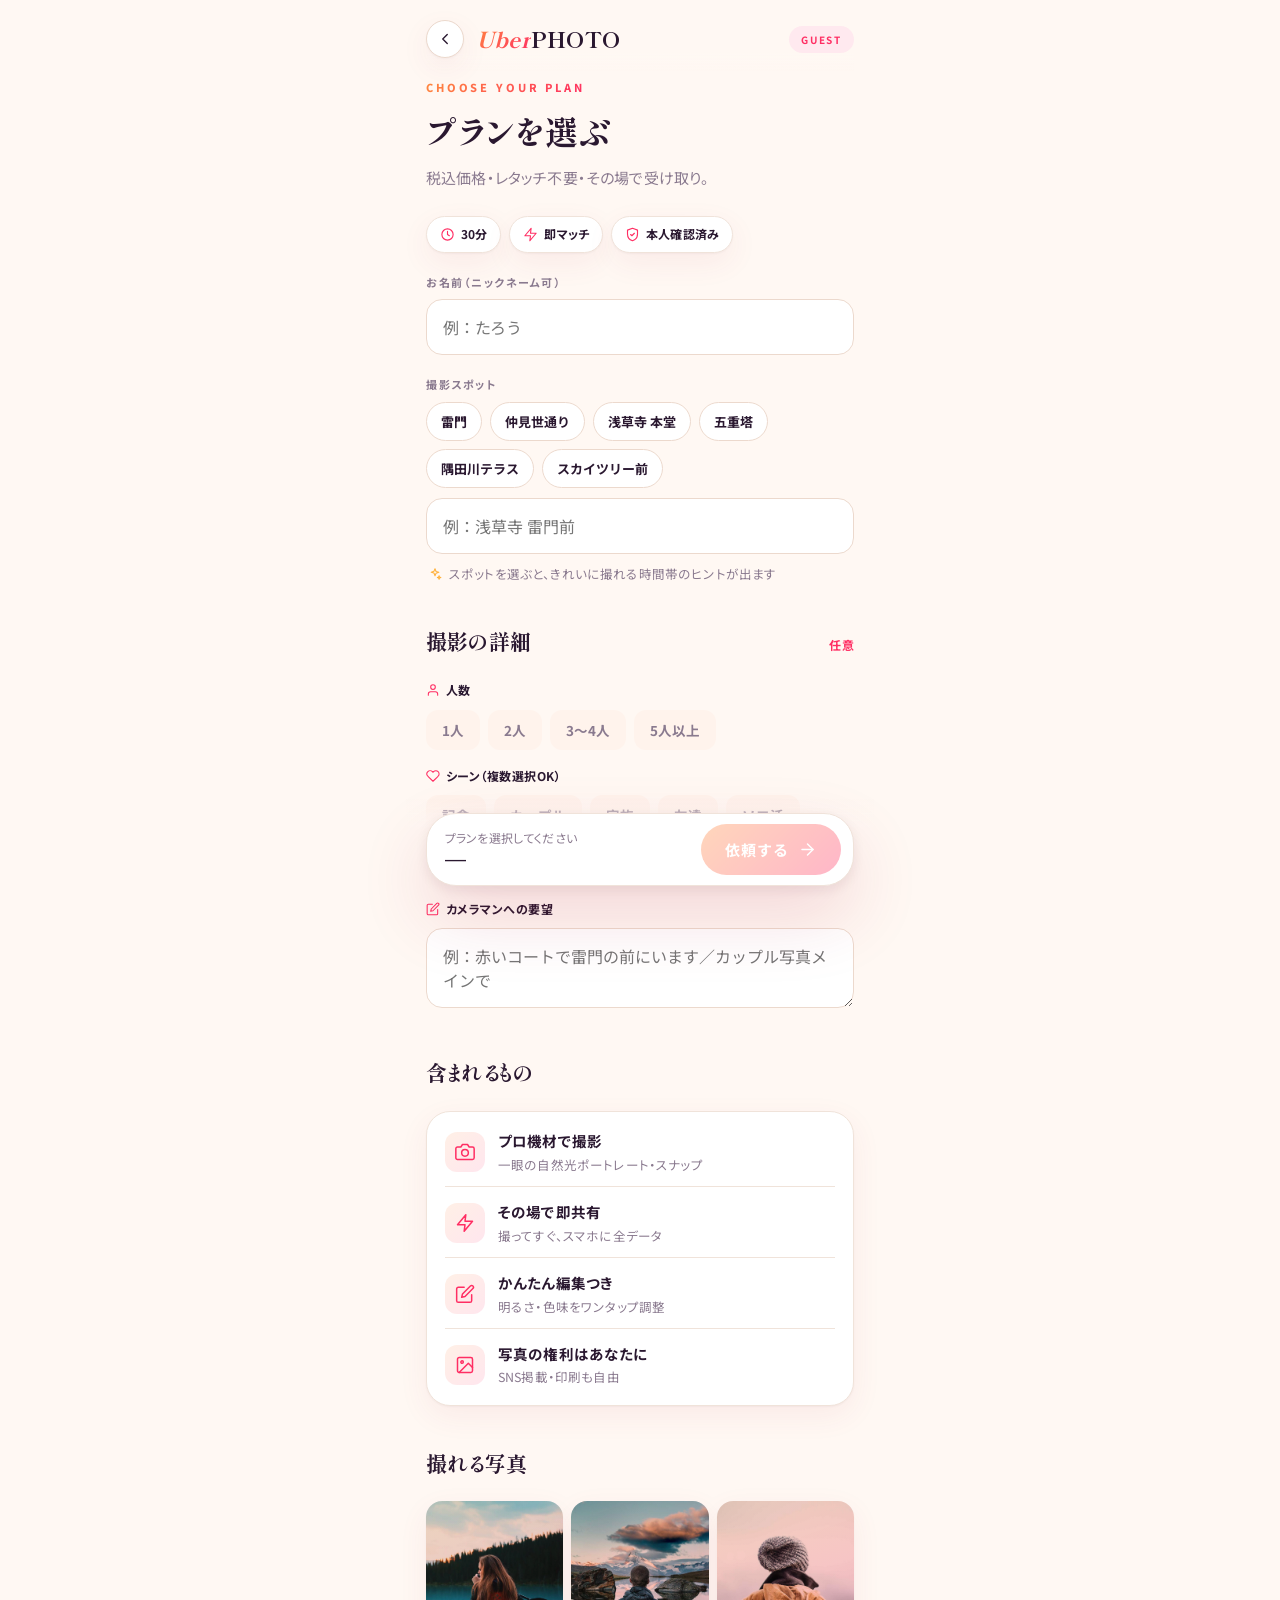
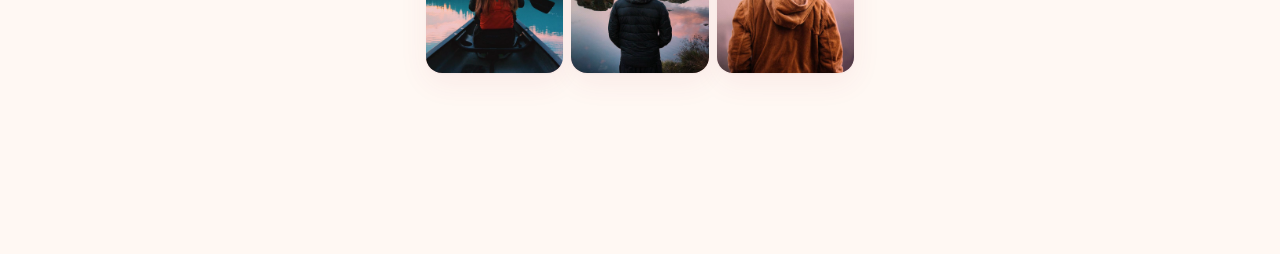
==== commit b94f6b80: "feat: richer customer journey — spot picker, shoot brief, real reviews, gallery favorites - 撮影スポットのワ" ====
--- a/static/customer.html
+++ b/static/customer.html
@@ -35,8 +35,25 @@
 
       <label>お名前（ニックネーム可）</label>
       <input type="text" id="name" placeholder="例：たろう" />
+
       <label>撮影スポット</label>
+      <div class="spot-chips" id="spotChips"></div>
       <input type="text" id="location" placeholder="例：浅草寺 雷門前" />
+      <p class="spot-hint" id="spotHint"><i data-icon="sparkles" data-size="14"></i><span>スポットを選ぶと、きれいに撮れる時間帯のヒントが出ます</span></p>
+
+      <!-- shoot details -->
+      <div class="section">
+        <div class="section-head"><h2>撮影の詳細</h2><span class="more">任意</span></div>
+
+        <label class="mini-label"><i data-icon="user" data-size="14"></i> 人数</label>
+        <div class="opt-chips" id="peopleChips"></div>
+
+        <label class="mini-label"><i data-icon="heart" data-size="14"></i> シーン（複数選択OK）</label>
+        <div class="opt-chips" id="sceneChips"></div>
+
+        <label class="mini-label"><i data-icon="edit" data-size="14"></i> カメラマンへの要望</label>
+        <textarea id="note" rows="2" placeholder="例：赤いコートで雷門の前にいます／カップル写真メインで"></textarea>
+      </div>
 
       <!-- what's included -->
       <div class="section">
@@ -83,6 +100,9 @@
         <div class="sum-row"><span>枚数</span><b id="cf-shots"></b></div>
         <div class="sum-row"><span>撮影時間</span><b id="cf-min"></b></div>
         <div class="sum-row"><span>撮影スポット</span><b id="cf-loc"></b></div>
+        <div class="sum-row" id="cf-people-row"><span>人数</span><b id="cf-people"></b></div>
+        <div class="sum-row" id="cf-scene-row"><span>シーン</span><b id="cf-scene"></b></div>
+        <div class="sum-row" id="cf-note-row"><span>要望</span><b id="cf-note" style="text-align:right;max-width:60%"></b></div>
         <div class="sum-row"><span>お名前</span><b id="cf-name"></b></div>
         <hr class="divider">
         <div class="sum-row"><span>小計（税抜）</span><span id="cf-base"></span></div>
@@ -214,6 +234,24 @@
         <p id="shotStatus" class="big">📷</p>
       </div>
       <a class="btn brand hidden" id="toGallery">写真を見る <i data-icon="arrow" data-size="19"></i></a>
+
+      <!-- post-shoot review -->
+      <div class="card review-card hidden" id="reviewCard">
+        <div class="rv-head">
+          <h2>撮影はいかがでしたか？</h2>
+          <p class="muted" id="rvWho" style="margin:2px 0 0">カメラマンを評価しましょう</p>
+        </div>
+        <div class="star-pick" id="starPick" role="radiogroup" aria-label="星で評価">
+          <button type="button" class="star" data-v="1" aria-label="星1"><i data-icon="star" data-size="34"></i></button>
+          <button type="button" class="star" data-v="2" aria-label="星2"><i data-icon="star" data-size="34"></i></button>
+          <button type="button" class="star" data-v="3" aria-label="星3"><i data-icon="star" data-size="34"></i></button>
+          <button type="button" class="star" data-v="4" aria-label="星4"><i data-icon="star" data-size="34"></i></button>
+          <button type="button" class="star" data-v="5" aria-label="星5"><i data-icon="star" data-size="34"></i></button>
+        </div>
+        <textarea id="rvText" rows="2" placeholder="感想をひとこと（任意）"></textarea>
+        <button class="btn brand" id="rvSubmit" disabled>レビューを送る</button>
+        <div class="rv-thanks hidden" id="rvThanks"><i data-icon="check" data-size="18"></i> ご評価ありがとうございました！</div>
+      </div>
     </section>
   </div>
 
--- a/static/css/app.css
+++ b/static/css/app.css
@@ -330,13 +330,14 @@
 
 /* ---------- form ---------- */
 label { display: block; font-size: 11px; letter-spacing: .14em; text-transform: uppercase; color: var(--ink-soft); margin: 20px 0 8px; font-weight: 700; }
-input[type=text], input[type=tel], input[type=file] {
+input[type=text], input[type=tel], input[type=file], textarea {
   width: 100%; padding: 15px 16px; border-radius: var(--radius);
   border: 1.5px solid var(--line-strong); background: var(--surface);
   color: var(--ink); font-size: 16px; font-family: var(--sans);
   transition: border-color .2s, box-shadow .2s;
 }
-input[type=text]:focus, input[type=tel]:focus { outline: none; border-color: var(--brand2); box-shadow: 0 0 0 3px #ffe2ea; }
+textarea { resize: vertical; line-height: 1.5; }
+input[type=text]:focus, input[type=tel]:focus, textarea:focus { outline: none; border-color: var(--brand2); box-shadow: 0 0 0 3px #ffe2ea; }
 
 /* ---------- waiting ---------- */
 .pulse { width: 96px; height: 96px; border-radius: 50%; margin: 30px auto 12px; background: var(--grad-brand); position: relative; animation: pulse 1.6s ease-out infinite; display:grid; place-items:center; }
@@ -585,3 +586,62 @@
 .chips { display:flex; gap:8px; flex-wrap:wrap; margin-top:10px; }
 .chip { display:inline-flex; align-items:center; gap:6px; font-size:12px; font-weight:700; padding:7px 13px; border-radius:999px; background:var(--surface); border:1px solid var(--line); box-shadow:var(--shadow); }
 .chip .ic { width:15px; height:15px; color:var(--brand2); }
+
+/* ---------- spot quick-pick ---------- */
+.spot-chips { display:flex; flex-wrap:wrap; gap:8px; margin:0 0 10px; }
+.spot-chip {
+  font-family:var(--sans); font-size:13px; font-weight:700; cursor:pointer;
+  padding:9px 14px; border-radius:999px; background:var(--surface);
+  border:1.5px solid var(--line-strong); color:var(--ink); transition:.18s;
+}
+.spot-chip:active { transform:scale(.96); }
+.spot-chip.on { background:var(--grad-brand); color:#fff; border-color:transparent; box-shadow:var(--shadow-brand); }
+.spot-hint { display:flex; align-items:center; gap:7px; font-size:12.5px; color:var(--ink-soft); margin:9px 2px 0; }
+.spot-hint .ic { color:var(--gold); flex-shrink:0; }
+
+/* ---------- detail option chips ---------- */
+.mini-label { display:flex; align-items:center; gap:6px; font-size:12px; letter-spacing:.04em; text-transform:none; color:var(--ink); font-weight:700; margin:16px 0 9px; }
+.mini-label .ic { color:var(--brand2); }
+.opt-chips { display:flex; flex-wrap:wrap; gap:8px; }
+.opt-chip {
+  font-family:var(--sans); font-size:13.5px; font-weight:700; cursor:pointer;
+  padding:9px 15px; border-radius:12px; background:var(--surface-2);
+  border:1.5px solid transparent; color:var(--ink-soft); transition:.18s;
+}
+.opt-chip:active { transform:scale(.96); }
+.opt-chip.on { background:#fff; color:var(--brand2); border-color:var(--brand2); box-shadow:0 0 0 3px #ffe2ea; }
+
+/* ---------- post-shoot review ---------- */
+.review-card { margin-top:18px; text-align:center; animation:rise .45s ease both; }
+.rv-head h2 { margin:0; }
+.star-pick { display:flex; justify-content:center; gap:6px; margin:14px 0 16px; }
+.star { background:none; border:none; cursor:pointer; padding:4px; line-height:0; transition:transform .12s; }
+.star:active { transform:scale(.88); }
+.star .ic { color:var(--line-strong); transition:.15s; }
+.star.on .ic { color:var(--gold); fill:var(--gold); }
+.review-card textarea { text-align:left; }
+.review-card .btn { margin-top:14px; }
+.rv-thanks { display:flex; align-items:center; justify-content:center; gap:8px; color:var(--green); font-weight:700; font-size:14px; padding:8px 0; }
+.rv-thanks .ic { color:var(--green); }
+
+/* ---------- photographer brief ---------- */
+.brief .brief-row { display:flex; align-items:center; justify-content:space-between; gap:14px; padding:9px 0; border-bottom:1px solid var(--line); font-size:14px; }
+.brief .brief-row:last-child { border-bottom:none; }
+.brief .bl { display:flex; align-items:center; gap:7px; color:var(--ink-soft); font-size:13px; }
+.brief .bl .ic { color:var(--brand2); }
+.brief .brief-row b { text-align:right; }
+.brief-note { padding:10px 0 2px; border-top:1px solid var(--line); margin-top:4px; }
+.brief-note .bl { margin-bottom:5px; }
+.brief-note p { margin:0; font-size:14px; color:var(--ink); background:var(--surface-2); border-radius:var(--radius); padding:11px 13px; line-height:1.55; }
+
+/* ---------- gallery favorites ---------- */
+.gphoto .fav-btn {
+  position:absolute; left:9px; top:9px; width:34px; height:34px; border-radius:50%;
+  background:rgba(42,24,48,.5); border:none; color:#fff; display:grid; place-items:center;
+  cursor:pointer; backdrop-filter:blur(4px); transition:transform .12s, background .2s;
+}
+.gphoto .fav-btn .ic { width:18px; height:18px; }
+.gphoto .fav-btn:active { transform:scale(.85); }
+.gphoto .fav-btn.on { background:var(--brand2); }
+.gphoto .fav-btn.on .ic { fill:#fff; }
+.fav-save { animation:rise .35s ease both; }
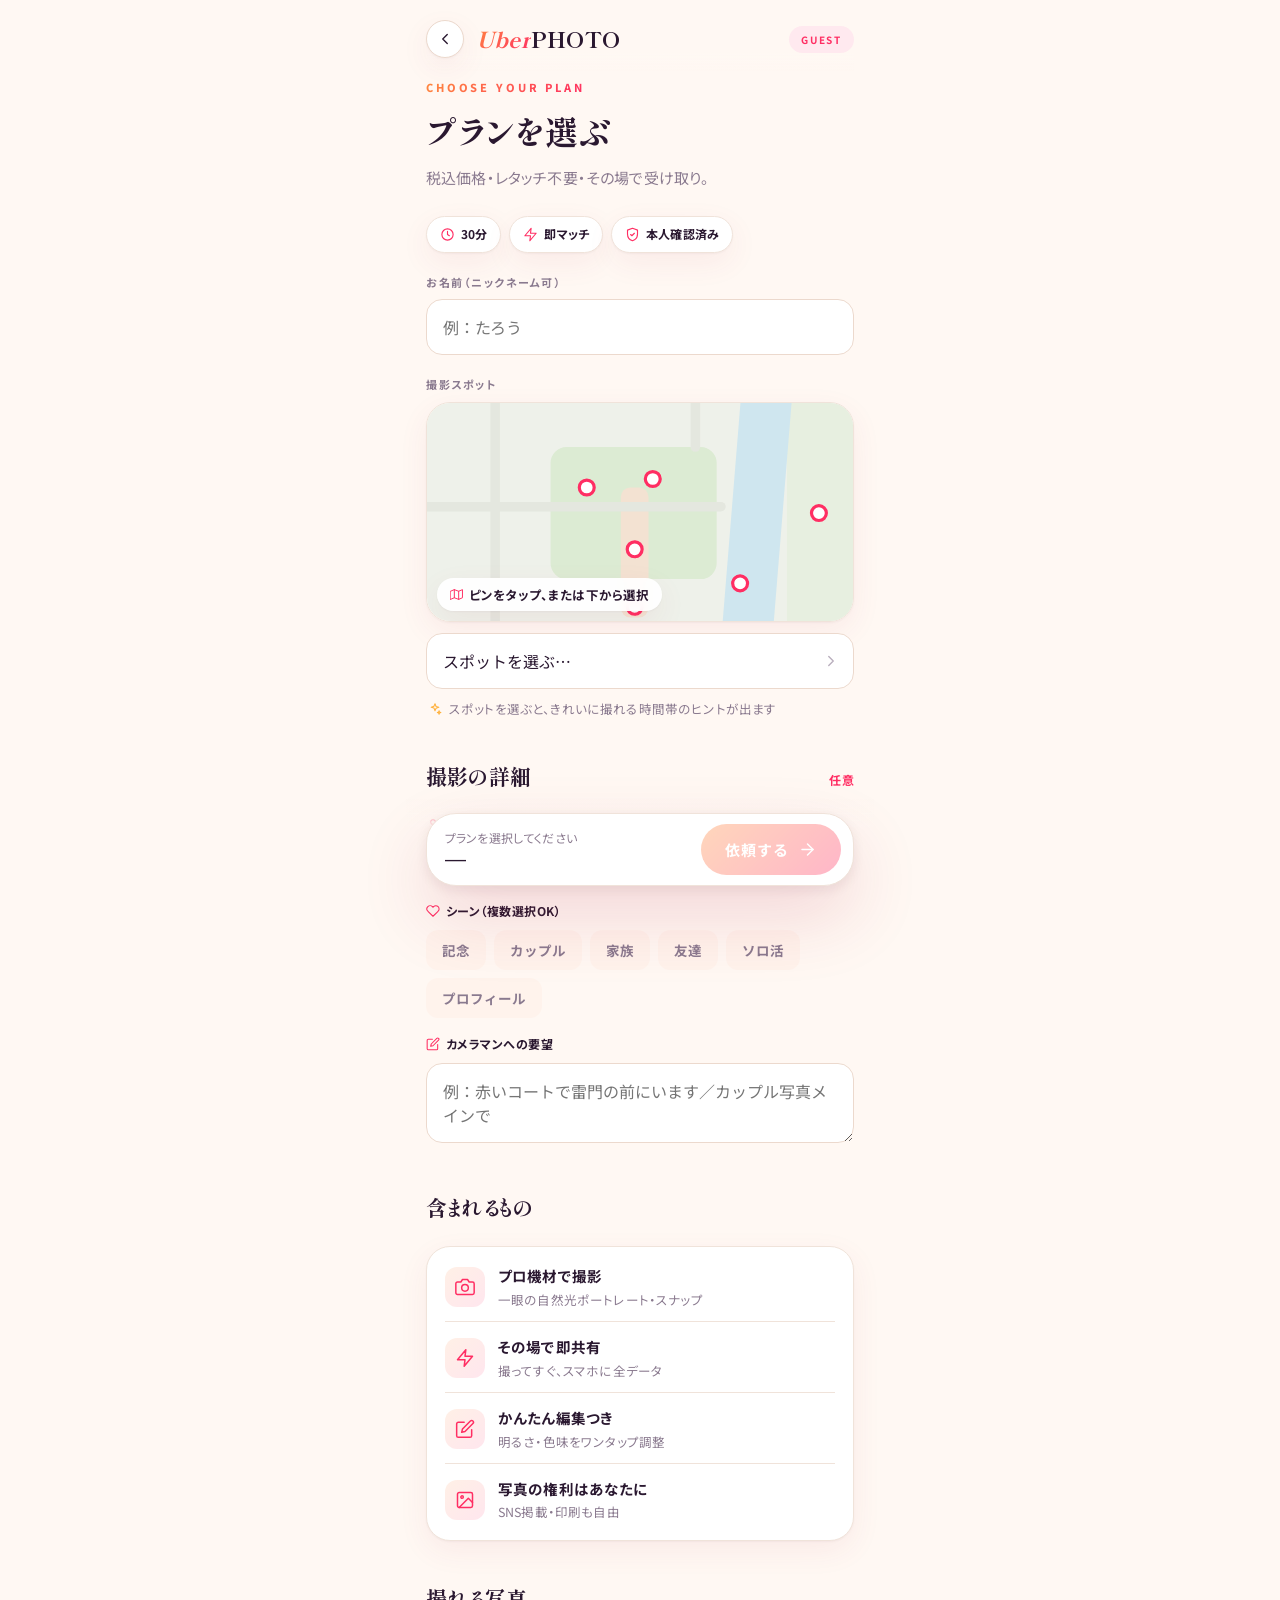
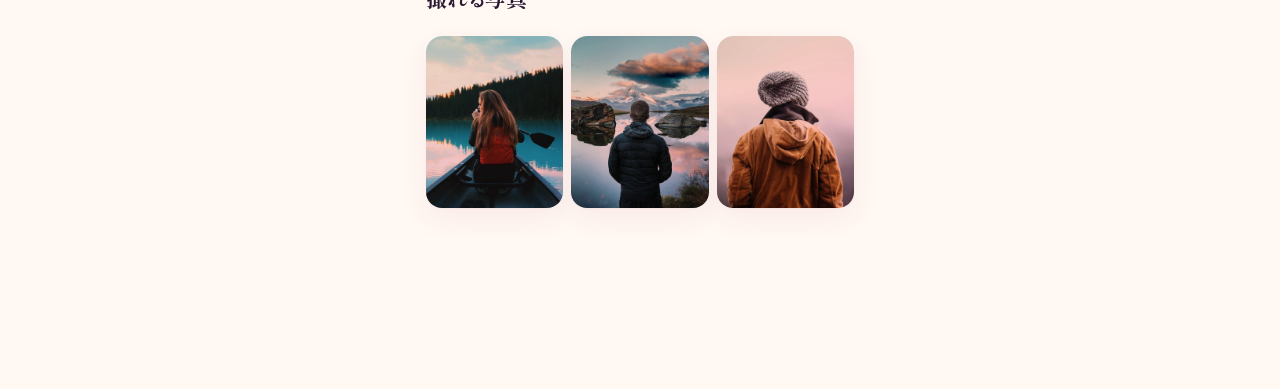
==== commit 6acabfb4: "feat: map/dropdown spot picker, post-match chat, livelier landing - Spot picker: tap a pin on a styl" ====
--- a/static/customer.html
+++ b/static/customer.html
@@ -37,8 +37,32 @@
       <input type="text" id="name" placeholder="例：たろう" />
 
       <label>撮影スポット</label>
-      <div class="spot-chips" id="spotChips"></div>
-      <input type="text" id="location" placeholder="例：浅草寺 雷門前" />
+      <div class="pick-map">
+        <svg viewBox="0 0 400 230" preserveAspectRatio="xMidYMid slice" class="pmap-svg" role="img" aria-label="浅草エリアの地図">
+          <rect width="400" height="230" fill="#eef1ea"/>
+          <!-- east bank (across the river) -->
+          <rect x="338" y="0" width="62" height="230" fill="#e7efe0"/>
+          <!-- Sumida river -->
+          <path d="M296,-8 L344,-8 L324,238 L276,238 Z" fill="#cfe6ef"/>
+          <!-- Sensoji precinct greenery -->
+          <rect x="116" y="54" width="156" height="124" rx="15" fill="#dcebd3"/>
+          <!-- Nakamise approach -->
+          <rect x="182" y="92" width="26" height="122" rx="9" fill="#f3e2d2"/>
+          <!-- roads -->
+          <g fill="none" stroke="#e4e7df" stroke-width="9" stroke-linecap="round">
+            <path d="M0,110 H276"/><path d="M64,0 V230"/><path d="M252,0 V54"/>
+          </g>
+          <!-- spot pins (rendered by JS) -->
+          <g id="spotPins"></g>
+        </svg>
+        <div class="pmap-cap" id="mapCap"><i data-icon="map" data-size="13"></i><span>ピンをタップ、または下から選択</span></div>
+      </div>
+      <div class="select-wrap">
+        <select id="spotSelect" aria-label="撮影スポットを選ぶ">
+          <option value="" disabled selected>スポットを選ぶ…</option>
+        </select>
+        <i data-icon="chevron" data-size="18" class="select-chev"></i>
+      </div>
       <p class="spot-hint" id="spotHint"><i data-icon="sparkles" data-size="14"></i><span>スポットを選ぶと、きれいに撮れる時間帯のヒントが出ます</span></p>
 
       <!-- shoot details -->
@@ -253,6 +277,31 @@
         <div class="rv-thanks hidden" id="rvThanks"><i data-icon="check" data-size="18"></i> ご評価ありがとうございました！</div>
       </div>
     </section>
+
+    <!-- chat with the photographer (after match) -->
+    <button id="chatFab" class="chat-fab hidden" aria-label="カメラマンにメッセージ">
+      <i data-icon="message" data-size="24"></i>
+      <span class="chat-fab-badge hidden" id="chatBadge">0</span>
+    </button>
+    <div id="chatSheet" class="sheet hidden">
+      <div class="sheet-backdrop" id="chatBackdrop"></div>
+      <div class="sheet-body chat-body">
+        <div class="sheet-handle"></div>
+        <div class="chat-head">
+          <img class="chat-avatar" id="chatAvatar" src="/static/img/work1.jpg" alt="">
+          <div style="flex:1;min-width:0">
+            <div class="chat-name" id="chatName">カメラマン</div>
+            <div class="chat-sub muted">合流前のやりとりにどうぞ</div>
+          </div>
+          <button class="chat-close" id="chatClose" aria-label="閉じる">×</button>
+        </div>
+        <div class="chat-log" id="chatLog"></div>
+        <form class="chat-input" id="chatForm">
+          <input type="text" id="chatText" placeholder="メッセージを入力…" autocomplete="off" maxlength="500">
+          <button type="submit" class="chat-send" aria-label="送信"><i data-icon="send" data-size="20"></i></button>
+        </form>
+      </div>
+    </div>
   </div>
 
   <script src="/static/js/icons.js"></script>
--- a/static/css/app.css
+++ b/static/css/app.css
@@ -645,3 +645,140 @@
 .gphoto .fav-btn.on { background:var(--brand2); }
 .gphoto .fav-btn.on .ic { fill:#fff; }
 .fav-save { animation:rise .35s ease both; }
+
+/* ---------- photographer: my profile card ---------- */
+.profile-card .pc-head { display:flex; align-items:center; gap:14px; }
+.pc-avatar { width:58px; height:58px; border-radius:50%; object-fit:cover; flex-shrink:0; border:2px solid var(--surface); box-shadow:var(--shadow); background:var(--surface-2); }
+.pc-name { font-family:var(--serif); font-size:18px; font-weight:700; overflow:hidden; text-overflow:ellipsis; white-space:nowrap; }
+.pc-tags { margin-top:7px; }
+.pc-bio { font-size:13px; margin:14px 0 4px; line-height:1.6; }
+.profile-card .btn { margin-top:14px; }
+
+/* ---------- photographer: profile editor ---------- */
+.avatar-edit { display:flex; flex-direction:column; align-items:center; gap:12px; margin:6px 0 8px; }
+.ae-img { width:104px; height:104px; border-radius:50%; object-fit:cover; border:3px solid var(--surface); box-shadow:var(--shadow-lg); background:var(--surface-2); }
+.ae-btn { display:inline-flex; align-items:center; gap:8px; cursor:pointer;
+  background:var(--surface); border:1.5px solid var(--line-strong); color:var(--ink);
+  border-radius:999px; padding:10px 18px; font-size:13px; font-weight:700; font-family:var(--sans); }
+.ae-btn .ic { color:var(--brand2); }
+.ae-btn:active { transform:scale(.97); }
+
+.pf-grid { display:grid; grid-template-columns:repeat(3,1fr); gap:9px; margin-bottom:12px; }
+.pf-item { position:relative; aspect-ratio:1/1; border-radius:var(--radius); overflow:hidden; box-shadow:var(--shadow); background:var(--surface-2); }
+.pf-item img { width:100%; height:100%; object-fit:cover; display:block; }
+.pf-remove { position:absolute; top:6px; right:6px; width:26px; height:26px; border-radius:50%;
+  background:rgba(42,24,48,.62); color:#fff; border:none; cursor:pointer; font-size:17px; line-height:1;
+  display:grid; place-items:center; backdrop-filter:blur(3px); }
+.pf-remove:active { transform:scale(.85); }
+.pf-add { display:flex; align-items:center; justify-content:center; gap:9px; cursor:pointer;
+  border:1.6px dashed var(--line-strong); border-radius:var(--radius-lg); padding:16px;
+  color:var(--ink-soft); font-size:14px; font-weight:700; background:var(--surface); transition:.18s; }
+.pf-add .ic { color:var(--brand2); }
+.pf-add:active { transform:scale(.99); }
+.pf-add.busy { opacity:.55; pointer-events:none; }
+#step-profile .btn.brand { margin-top:22px; }
+
+/* ---------- spot map picker (customer) ---------- */
+.pick-map { position:relative; border-radius:var(--radius-lg); overflow:hidden; border:1px solid var(--line); box-shadow:var(--shadow); margin-bottom:11px; }
+.pmap-svg { display:block; width:100%; height:218px; }
+.pmap-cap { position:absolute; left:10px; bottom:10px; display:flex; align-items:center; gap:6px;
+  background:rgba(255,255,255,.93); backdrop-filter:blur(5px); border-radius:999px; padding:6px 13px;
+  font-size:12.5px; font-weight:700; box-shadow:var(--shadow); max-width:calc(100% - 20px); }
+.pmap-cap .ic { color:var(--brand2); flex-shrink:0; }
+.pmap-cap span { overflow:hidden; text-overflow:ellipsis; white-space:nowrap; }
+.spot-pin { cursor:pointer; }
+.spot-pin .sp-dot { fill:#fff; stroke:var(--brand2); stroke-width:3; transform-box:fill-box; transform-origin:center; transition:transform .18s, fill .18s; }
+.spot-pin .sp-ring { fill:var(--brand2); opacity:0; transform-box:fill-box; transform-origin:center; }
+.spot-pin:active .sp-dot { transform:scale(.86); }
+.spot-pin.on .sp-dot { fill:var(--brand2); transform:scale(1.28); }
+.spot-pin.on .sp-ring { opacity:.22; animation:pinpulse 1.7s ease-out infinite; }
+@keyframes pinpulse { 0%{ transform:scale(.6); opacity:.3 } 70%{ transform:scale(1.7); opacity:0 } 100%{ opacity:0 } }
+@media (prefers-reduced-motion: reduce) { .spot-pin.on .sp-ring { animation:none; } }
+
+/* ---------- styled select ---------- */
+.select-wrap { position:relative; }
+.select-wrap select {
+  width:100%; padding:15px 44px 15px 16px; border-radius:var(--radius);
+  border:1.5px solid var(--line-strong); background:var(--surface); color:var(--ink);
+  font-size:16px; font-family:var(--sans); appearance:none; -webkit-appearance:none; cursor:pointer;
+  transition:border-color .2s, box-shadow .2s;
+}
+.select-wrap select:focus { outline:none; border-color:var(--brand2); box-shadow:0 0 0 3px #ffe2ea; }
+.select-chev { position:absolute; right:14px; top:50%; transform:translateY(-50%); color:var(--ink-faint); pointer-events:none; }
+
+/* ---------- chat (customer ⇄ photographer) ---------- */
+.chat-fab {
+  position:fixed; right:18px; bottom:calc(20px + env(safe-area-inset-bottom)); z-index:120;
+  width:60px; height:60px; border-radius:50%; border:none; cursor:pointer; color:#fff;
+  background:var(--grad-brand); box-shadow:var(--shadow-brand); display:grid; place-items:center;
+  transition:transform .12s;
+}
+.chat-fab .ic { width:25px; height:25px; }
+.chat-fab:active { transform:scale(.9); }
+.chat-fab.ping { animation:fabping .9s ease 2; }
+@keyframes fabping { 0%,100%{ transform:scale(1) } 35%{ transform:scale(1.14) } }
+.chat-fab-badge { position:absolute; top:-3px; right:-3px; min-width:22px; height:22px; padding:0 6px;
+  border-radius:999px; background:var(--ink); color:#fff; font-size:12px; font-weight:800;
+  display:grid; place-items:center; border:2px solid var(--bg); }
+
+.chat-body { display:flex; flex-direction:column; height:84vh; max-height:84vh; overflow:hidden; }
+.chat-head { display:flex; align-items:center; gap:12px; padding-bottom:12px; border-bottom:1px solid var(--line); }
+.chat-avatar { width:44px; height:44px; border-radius:50%; object-fit:cover; background:var(--surface-2); flex-shrink:0; }
+.chat-name { font-family:var(--serif); font-weight:700; font-size:16px; overflow:hidden; text-overflow:ellipsis; white-space:nowrap; }
+.chat-sub { font-size:11.5px; }
+.chat-close { margin-left:auto; background:none; border:none; font-size:25px; line-height:1; color:var(--ink-faint); cursor:pointer; padding:0 6px; align-self:flex-start; }
+
+.chat-log { flex:1; overflow-y:auto; padding:14px 2px; display:flex; flex-direction:column; gap:9px; }
+.chat-empty { text-align:center; font-size:13px; margin:auto; line-height:1.7; }
+.chat-msg { display:flex; flex-direction:column; max-width:80%; }
+.chat-msg.me { align-self:flex-end; align-items:flex-end; }
+.chat-msg.them { align-self:flex-start; align-items:flex-start; }
+.chat-msg .bubble { padding:10px 14px; border-radius:18px; font-size:14px; line-height:1.55; word-break:break-word; white-space:pre-wrap; }
+.chat-msg.me .bubble { background:var(--grad-brand); color:#fff; border-bottom-right-radius:6px; }
+.chat-msg.them .bubble { background:var(--surface); border:1px solid var(--line); border-bottom-left-radius:6px; box-shadow:var(--shadow); }
+.chat-time { font-size:10px; color:var(--ink-faint); margin:3px 7px 0; }
+
+.chat-input { display:flex; gap:9px; align-items:center; padding-top:12px; border-top:1px solid var(--line); }
+.chat-input input { flex:1; margin:0; padding:13px 16px; }
+.chat-send { width:48px; height:48px; flex-shrink:0; border-radius:50%; border:none; cursor:pointer;
+  background:var(--grad-brand); color:#fff; display:grid; place-items:center; box-shadow:var(--shadow-brand); }
+.chat-send:active { transform:scale(.9); }
+
+/* inline chat card (photographer session) */
+.chat-card .chat-log { max-height:240px; background:var(--surface-2); border-radius:var(--radius); padding:12px; }
+.chat-card .chat-empty { min-height:96px; }
+.chat-card .chat-msg.them .bubble { background:#fff; }
+
+/* ---------- landing flourish ---------- */
+.app:has(.aura) { isolation:isolate; }
+.aura {
+  position:absolute; top:-70px; left:50%; transform:translateX(-50%); width:540px; max-width:140%; height:330px; z-index:-1; pointer-events:none;
+  background: radial-gradient(58% 58% at 28% 32%, rgba(255,138,61,.32), transparent 70%),
+              radial-gradient(54% 54% at 76% 36%, rgba(255,46,99,.28), transparent 72%),
+              radial-gradient(50% 50% at 52% 70%, rgba(255,177,60,.22), transparent 74%);
+  filter: blur(22px); animation: auraFloat 9s ease-in-out infinite;
+}
+@keyframes auraFloat { 0%,100%{ transform:translateX(-50%) translateY(0) } 50%{ transform:translateX(-50%) translateY(18px) } }
+.hero::before {
+  content:""; position:absolute; top:0; left:-65%; width:48%; height:100%; z-index:0;
+  background:linear-gradient(100deg, transparent, rgba(255,255,255,.32), transparent);
+  transform:skewX(-18deg); animation:sweep 6.5s ease-in-out infinite;
+}
+@keyframes sweep { 0%{ left:-65% } 58%,100%{ left:135% } }
+.hero-badge {
+  position:absolute; top:16px; right:16px; z-index:1; display:flex; align-items:center; gap:8px;
+  background:rgba(255,255,255,.92); backdrop-filter:blur(6px); border-radius:15px; padding:8px 13px;
+  box-shadow:var(--shadow-lg); animation:floaty 4.6s ease-in-out infinite;
+}
+.hero-badge .hb-star { color:var(--gold); fill:var(--gold); }
+.hero-badge b { font-family:var(--serif); font-size:17px; line-height:1; }
+.hero-badge small { display:block; font-size:9px; color:var(--ink-soft); letter-spacing:.1em; margin-top:1px; }
+@keyframes floaty { 0%,100%{ transform:translateY(0) } 50%{ transform:translateY(-6px) } }
+.live-pill {
+  display:flex; align-items:center; gap:9px; justify-content:center; margin:16px auto 0; padding:10px 18px;
+  background:var(--surface); border:1px solid var(--line); border-radius:999px; box-shadow:var(--shadow);
+  font-size:13px; font-weight:700; width:fit-content; max-width:100%;
+}
+.live-pill .dot { width:8px; height:8px; border-radius:50%; background:var(--green); animation:blink 1.4s infinite; flex-shrink:0; }
+.live-pill b { color:var(--brand2); }
+@media (prefers-reduced-motion: reduce) { .aura, .hero::before, .hero-badge { animation:none; } }
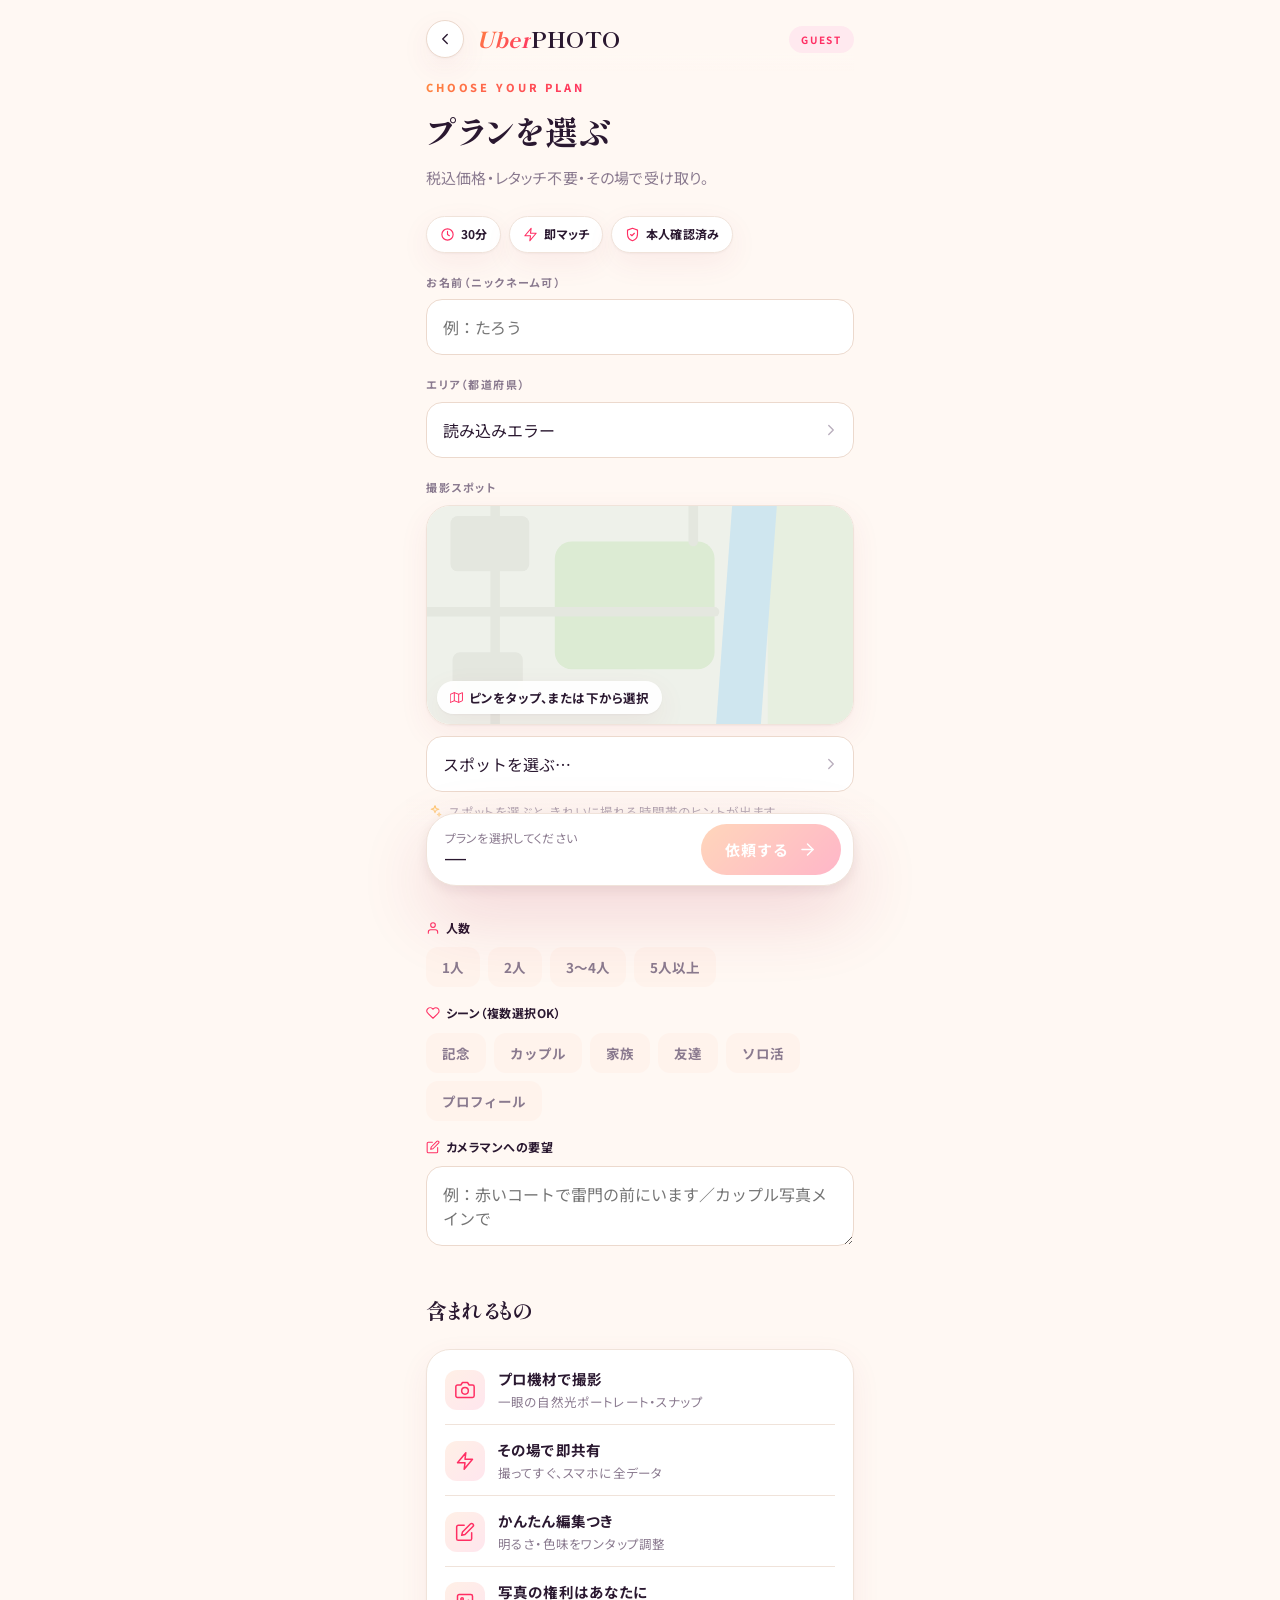
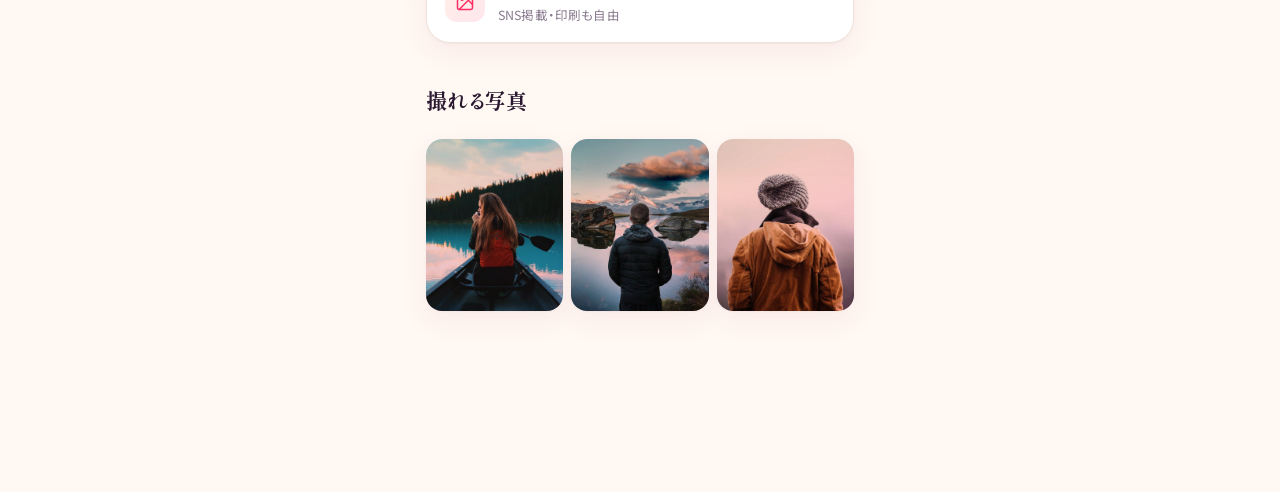
==== commit 4743fc96: "feat: 全国エリア対応の撮影スポット選択 + カメラマン活動エリア編集 - AREAS データ(7エリア/35スポット, 緯度経度+光ヒント)と GET /api/areas を追加 - 顧客: " ====
--- a/static/customer.html
+++ b/static/customer.html
@@ -36,23 +36,28 @@
       <label>お名前（ニックネーム可）</label>
       <input type="text" id="name" placeholder="例：たろう" />
 
+      <label>エリア（都道府県）</label>
+      <div class="select-wrap">
+        <select id="areaSelect" aria-label="エリアを選ぶ"></select>
+        <i data-icon="chevron" data-size="18" class="select-chev"></i>
+      </div>
+
       <label>撮影スポット</label>
       <div class="pick-map">
-        <svg viewBox="0 0 400 230" preserveAspectRatio="xMidYMid slice" class="pmap-svg" role="img" aria-label="浅草エリアの地図">
+        <svg viewBox="0 0 400 230" preserveAspectRatio="xMidYMid slice" class="pmap-svg" role="img" aria-label="エリアの地図">
           <rect width="400" height="230" fill="#eef1ea"/>
-          <!-- east bank (across the river) -->
-          <rect x="338" y="0" width="62" height="230" fill="#e7efe0"/>
-          <!-- Sumida river -->
-          <path d="M296,-8 L344,-8 L324,238 L276,238 Z" fill="#cfe6ef"/>
-          <!-- Sensoji precinct greenery -->
-          <rect x="116" y="54" width="156" height="124" rx="15" fill="#dcebd3"/>
-          <!-- Nakamise approach -->
-          <rect x="182" y="92" width="26" height="122" rx="9" fill="#f3e2d2"/>
-          <!-- roads -->
+          <!-- generic neutral cityscape backdrop -->
+          <rect x="320" y="0" width="80" height="230" fill="#e7efe0"/>
+          <path d="M288,-8 L330,-8 L312,238 L270,238 Z" fill="#cfe6ef"/>
+          <rect x="120" y="46" width="150" height="120" rx="16" fill="#dcebd3"/>
+          <g fill="#e4e7df">
+            <rect x="22" y="22" width="74" height="52" rx="7"/>
+            <rect x="24" y="150" width="66" height="58" rx="7"/>
+          </g>
           <g fill="none" stroke="#e4e7df" stroke-width="9" stroke-linecap="round">
-            <path d="M0,110 H276"/><path d="M64,0 V230"/><path d="M252,0 V54"/>
-          </g>
-          <!-- spot pins (rendered by JS) -->
+            <path d="M0,112 H270"/><path d="M64,0 V230"/><path d="M250,0 V46"/>
+          </g>
+          <!-- spot pins (rendered by JS, positioned from each spot's lat/lng) -->
           <g id="spotPins"></g>
         </svg>
         <div class="pmap-cap" id="mapCap"><i data-icon="map" data-size="13"></i><span>ピンをタップ、または下から選択</span></div>
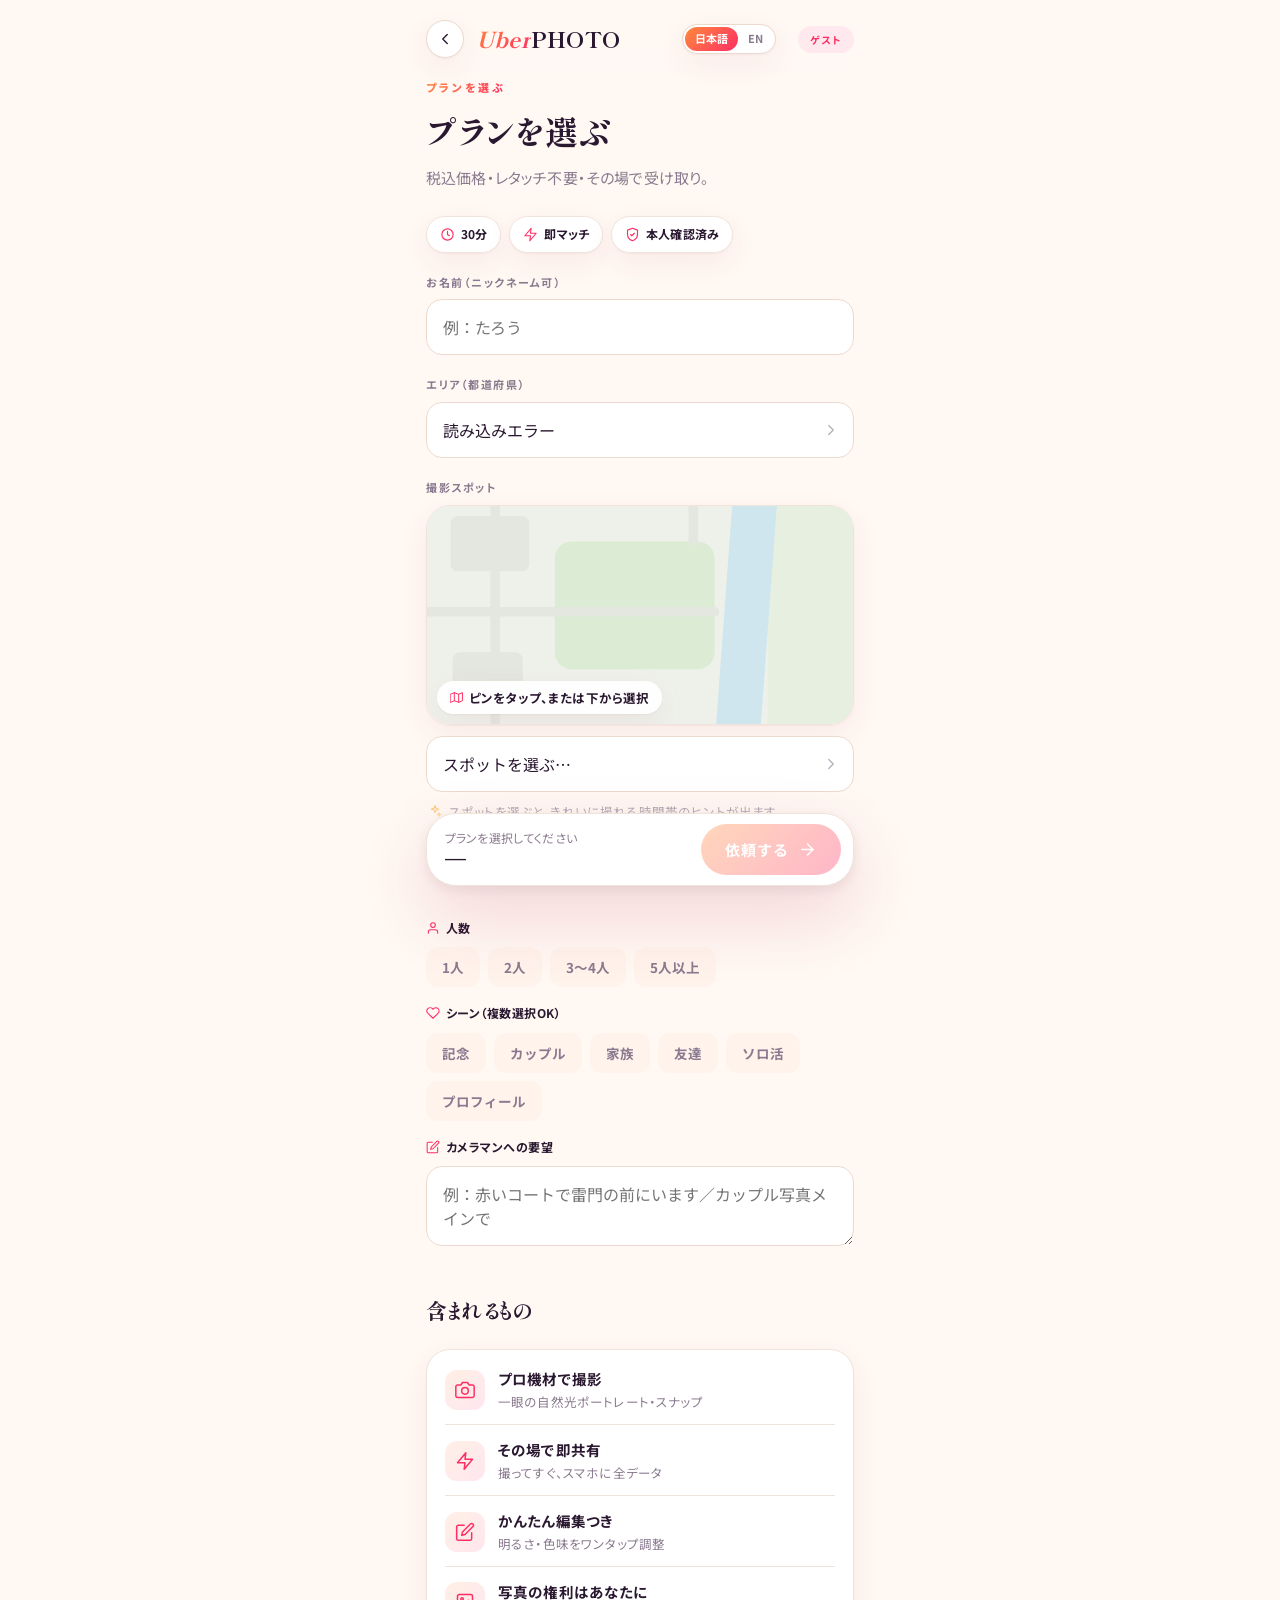
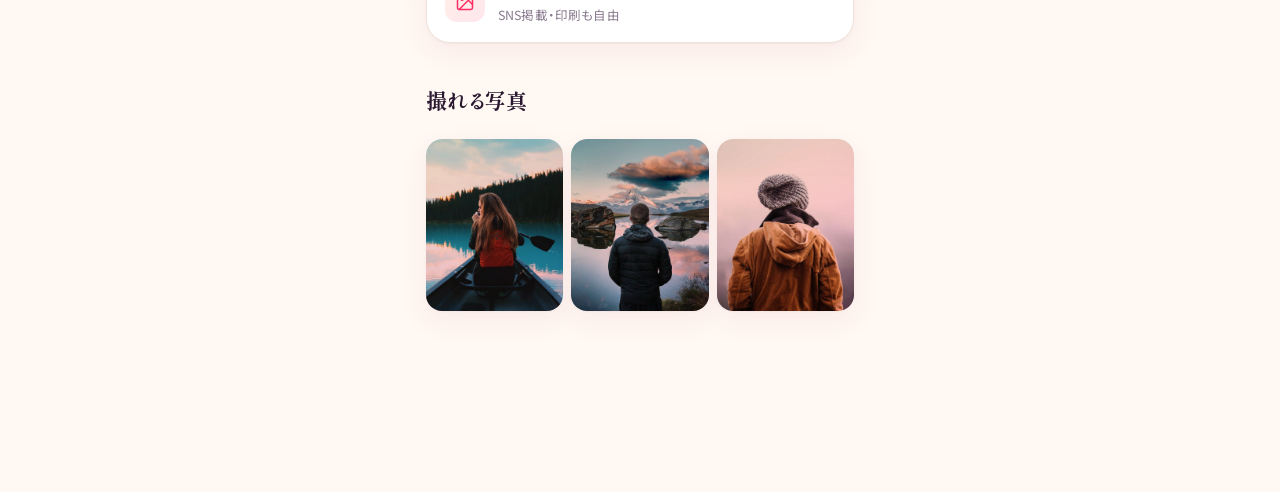
==== commit 78fc2dd1: "feat: 活動エリアでマッチング優先 + チップ機能 + 英語対応(i18n) 活動エリアをマッチングに活用: - /api/photographers/nearby が area パラメータを受け" ====
--- a/static/customer.html
+++ b/static/customer.html
@@ -14,35 +14,35 @@
 <body>
   <div class="app">
     <div class="topbar">
-      <a class="navback" href="/" aria-label="ホームに戻る"><i data-icon="back" data-size="18"></i></a>
+      <a class="navback" href="/" aria-label="ホームに戻る" data-i18n-aria="nav_back"><i data-icon="back" data-size="18"></i></a>
       <a class="logo" href="/"><span class="u">Uber</span>PHOTO</a>
-      <div class="badge">Guest</div>
+      <div class="badge" data-i18n="badge_guest">Guest</div>
     </div>
 
     <!-- STEP 1: plan + info -->
     <section id="step-plan">
-      <p class="eyebrow">Choose your plan</p>
-      <h1>プランを選ぶ</h1>
-      <p class="sub">税込価格・レタッチ不要・その場で受け取り。</p>
+      <p class="eyebrow" data-i18n="cp_eyebrow">Choose your plan</p>
+      <h1 data-i18n="cp_h1">プランを選ぶ</h1>
+      <p class="sub" data-i18n="cp_sub">税込価格・レタッチ不要・その場で受け取り。</p>
 
       <div class="chips" style="margin-bottom:18px">
-        <span class="chip"><i data-icon="clock" data-size="15"></i>30分</span>
-        <span class="chip"><i data-icon="zap" data-size="15"></i>即マッチ</span>
-        <span class="chip"><i data-icon="shield" data-size="15"></i>本人確認済み</span>
+        <span class="chip"><i data-icon="clock" data-size="15"></i><span data-i18n="chip_30min">30分</span></span>
+        <span class="chip"><i data-icon="zap" data-size="15"></i><span data-i18n="chip_instant">即マッチ</span></span>
+        <span class="chip"><i data-icon="shield" data-size="15"></i><span data-i18n="chip_verified">本人確認済み</span></span>
       </div>
 
       <div id="plans"></div>
 
-      <label>お名前（ニックネーム可）</label>
-      <input type="text" id="name" placeholder="例：たろう" />
-
-      <label>エリア（都道府県）</label>
+      <label data-i18n="label_name">お名前（ニックネーム可）</label>
+      <input type="text" id="name" placeholder="例：たろう" data-i18n-ph="ph_name" />
+
+      <label data-i18n="label_area">エリア（都道府県）</label>
       <div class="select-wrap">
         <select id="areaSelect" aria-label="エリアを選ぶ"></select>
         <i data-icon="chevron" data-size="18" class="select-chev"></i>
       </div>
 
-      <label>撮影スポット</label>
+      <label data-i18n="label_spot">撮影スポット</label>
       <div class="pick-map">
         <svg viewBox="0 0 400 230" preserveAspectRatio="xMidYMid slice" class="pmap-svg" role="img" aria-label="エリアの地図">
           <rect width="400" height="230" fill="#eef1ea"/>
@@ -60,7 +60,7 @@
           <!-- spot pins (rendered by JS, positioned from each spot's lat/lng) -->
           <g id="spotPins"></g>
         </svg>
-        <div class="pmap-cap" id="mapCap"><i data-icon="map" data-size="13"></i><span>ピンをタップ、または下から選択</span></div>
+        <div class="pmap-cap" id="mapCap"><i data-icon="map" data-size="13"></i><span data-i18n="map_cap_default">ピンをタップ、または下から選択</span></div>
       </div>
       <div class="select-wrap">
         <select id="spotSelect" aria-label="撮影スポットを選ぶ">
@@ -68,38 +68,38 @@
         </select>
         <i data-icon="chevron" data-size="18" class="select-chev"></i>
       </div>
-      <p class="spot-hint" id="spotHint"><i data-icon="sparkles" data-size="14"></i><span>スポットを選ぶと、きれいに撮れる時間帯のヒントが出ます</span></p>
+      <p class="spot-hint" id="spotHint"><i data-icon="sparkles" data-size="14"></i><span data-i18n="spot_hint_default">スポットを選ぶと、きれいに撮れる時間帯のヒントが出ます</span></p>
 
       <!-- shoot details -->
       <div class="section">
-        <div class="section-head"><h2>撮影の詳細</h2><span class="more">任意</span></div>
-
-        <label class="mini-label"><i data-icon="user" data-size="14"></i> 人数</label>
+        <div class="section-head"><h2 data-i18n="details_head">撮影の詳細</h2><span class="more" data-i18n="details_optional">任意</span></div>
+
+        <label class="mini-label"><i data-icon="user" data-size="14"></i> <span data-i18n="label_people">人数</span></label>
         <div class="opt-chips" id="peopleChips"></div>
 
-        <label class="mini-label"><i data-icon="heart" data-size="14"></i> シーン（複数選択OK）</label>
+        <label class="mini-label"><i data-icon="heart" data-size="14"></i> <span data-i18n="label_scene">シーン（複数選択OK）</span></label>
         <div class="opt-chips" id="sceneChips"></div>
 
-        <label class="mini-label"><i data-icon="edit" data-size="14"></i> カメラマンへの要望</label>
-        <textarea id="note" rows="2" placeholder="例：赤いコートで雷門の前にいます／カップル写真メインで"></textarea>
+        <label class="mini-label"><i data-icon="edit" data-size="14"></i> <span data-i18n="label_request">カメラマンへの要望</span></label>
+        <textarea id="note" rows="2" placeholder="例：赤いコートで雷門の前にいます／カップル写真メインで" data-i18n-ph="ph_request"></textarea>
       </div>
 
       <!-- what's included -->
       <div class="section">
-        <div class="section-head"><h2>含まれるもの</h2></div>
+        <div class="section-head"><h2 data-i18n="included_head">含まれるもの</h2></div>
         <div class="card" style="padding:6px 18px">
           <div class="features">
-            <div class="feature"><div class="fi"><i data-icon="camera"></i></div><div><div class="ft">プロ機材で撮影</div><div class="fd">一眼の自然光ポートレート・スナップ</div></div></div>
-            <div class="feature"><div class="fi"><i data-icon="zap"></i></div><div><div class="ft">その場で即共有</div><div class="fd">撮ってすぐ、スマホに全データ</div></div></div>
-            <div class="feature"><div class="fi"><i data-icon="edit"></i></div><div><div class="ft">かんたん編集つき</div><div class="fd">明るさ・色味をワンタップ調整</div></div></div>
-            <div class="feature"><div class="fi"><i data-icon="image"></i></div><div><div class="ft">写真の権利はあなたに</div><div class="fd">SNS掲載・印刷も自由</div></div></div>
+            <div class="feature"><div class="fi"><i data-icon="camera"></i></div><div><div class="ft" data-i18n="feat1_t">プロ機材で撮影</div><div class="fd" data-i18n="feat1_d">一眼の自然光ポートレート・スナップ</div></div></div>
+            <div class="feature"><div class="fi"><i data-icon="zap"></i></div><div><div class="ft" data-i18n="feat2_t">その場で即共有</div><div class="fd" data-i18n="feat2_d">撮ってすぐ、スマホに全データ</div></div></div>
+            <div class="feature"><div class="fi"><i data-icon="edit"></i></div><div><div class="ft" data-i18n="feat3_t">かんたん編集つき</div><div class="fd" data-i18n="feat3_d">明るさ・色味をワンタップ調整</div></div></div>
+            <div class="feature"><div class="fi"><i data-icon="image"></i></div><div><div class="ft" data-i18n="feat4_t">写真の権利はあなたに</div><div class="fd" data-i18n="feat4_d">SNS掲載・印刷も自由</div></div></div>
           </div>
         </div>
       </div>
 
       <!-- sample work -->
       <div class="section">
-        <div class="section-head"><h2>撮れる写真</h2></div>
+        <div class="section-head"><h2 data-i18n="work_head">撮れる写真</h2></div>
         <div class="duo-grid">
           <div class="duo"><img src="/static/img/work1.jpg" alt=""></div>
           <div class="duo"><img src="/static/img/work3.jpg" alt=""></div>
@@ -111,57 +111,57 @@
       <div class="cta-bar">
         <div class="cta-inner">
           <div class="cta-summary">
-            <div class="cta-plan" id="ctaPlan">プランを選択してください</div>
+            <div class="cta-plan" id="ctaPlan" data-i18n="cta_pick_plan">プランを選択してください</div>
             <div class="cta-price" id="ctaPrice">—</div>
           </div>
-          <button class="btn brand" id="toPay" disabled>依頼する <i data-icon="arrow" data-size="18"></i></button>
+          <button class="btn brand" id="toPay" disabled><span data-i18n="btn_order">依頼する</span> <i data-icon="arrow" data-size="18"></i></button>
         </div>
       </div>
     </section>
 
     <!-- STEP 1.5: order confirmation -->
     <section id="step-confirm" class="hidden">
-      <p class="eyebrow">Confirm</p>
-      <h1>ご依頼内容の確認</h1>
-      <p class="sub">内容をご確認ください。お支払いは確定後です。</p>
+      <p class="eyebrow" data-i18n="confirm_eyebrow">Confirm</p>
+      <h1 data-i18n="confirm_h1">ご依頼内容の確認</h1>
+      <p class="sub" data-i18n="confirm_sub">内容をご確認ください。お支払いは確定後です。</p>
       <div class="card summary">
-        <div class="sum-row"><span>プラン</span><b id="cf-plan"></b></div>
-        <div class="sum-row"><span>枚数</span><b id="cf-shots"></b></div>
-        <div class="sum-row"><span>撮影時間</span><b id="cf-min"></b></div>
-        <div class="sum-row"><span>撮影スポット</span><b id="cf-loc"></b></div>
-        <div class="sum-row" id="cf-people-row"><span>人数</span><b id="cf-people"></b></div>
-        <div class="sum-row" id="cf-scene-row"><span>シーン</span><b id="cf-scene"></b></div>
-        <div class="sum-row" id="cf-note-row"><span>要望</span><b id="cf-note" style="text-align:right;max-width:60%"></b></div>
-        <div class="sum-row"><span>お名前</span><b id="cf-name"></b></div>
+        <div class="sum-row"><span data-i18n="sum_plan">プラン</span><b id="cf-plan"></b></div>
+        <div class="sum-row"><span data-i18n="sum_shots">枚数</span><b id="cf-shots"></b></div>
+        <div class="sum-row"><span data-i18n="sum_min">撮影時間</span><b id="cf-min"></b></div>
+        <div class="sum-row"><span data-i18n="sum_loc">撮影スポット</span><b id="cf-loc"></b></div>
+        <div class="sum-row" id="cf-people-row"><span data-i18n="sum_people">人数</span><b id="cf-people"></b></div>
+        <div class="sum-row" id="cf-scene-row"><span data-i18n="sum_scene">シーン</span><b id="cf-scene"></b></div>
+        <div class="sum-row" id="cf-note-row"><span data-i18n="sum_note">要望</span><b id="cf-note" style="text-align:right;max-width:60%"></b></div>
+        <div class="sum-row"><span data-i18n="sum_name">お名前</span><b id="cf-name"></b></div>
         <hr class="divider">
-        <div class="sum-row"><span>小計（税抜）</span><span id="cf-base"></span></div>
-        <div class="sum-row"><span>消費税 (10%)</span><span id="cf-tax"></span></div>
-        <div class="sum-row total"><span>合計</span><b id="cf-total"></b></div>
+        <div class="sum-row"><span data-i18n="sum_subtotal">小計（税抜）</span><span id="cf-base"></span></div>
+        <div class="sum-row"><span data-i18n="sum_tax">消費税 (10%)</span><span id="cf-tax"></span></div>
+        <div class="sum-row total"><span data-i18n="sum_total">合計</span><b id="cf-total"></b></div>
       </div>
       <div class="chips" style="margin-bottom:6px">
-        <span class="chip"><i data-icon="zap" data-size="15"></i>レタッチ不要・即共有</span>
-        <span class="chip"><i data-icon="image" data-size="15"></i>全データお渡し</span>
-      </div>
-      <button class="btn brand" id="confirmPay">この内容で決済して依頼 <i data-icon="arrow" data-size="19"></i></button>
-      <button class="btn secondary" id="confirmBack">内容を修正する</button>
+        <span class="chip"><i data-icon="zap" data-size="15"></i><span data-i18n="chip_retouch">レタッチ不要・即共有</span></span>
+        <span class="chip"><i data-icon="image" data-size="15"></i><span data-i18n="chip_alldata">全データお渡し</span></span>
+      </div>
+      <button class="btn brand" id="confirmPay"><span data-i18n="btn_confirm_pay">この内容で決済して依頼</span> <i data-icon="arrow" data-size="19"></i></button>
+      <button class="btn secondary" id="confirmBack" data-i18n="btn_edit">内容を修正する</button>
     </section>
 
     <!-- STEP 2: select photographer -->
     <section id="step-select" class="hidden">
-      <p class="eyebrow">Nearby</p>
-      <h1>カメラマンを選ぶ</h1>
-      <p class="near" style="margin-bottom:16px"><span class="dot"></span><span id="nearCount">近くに3人</span> 待機中</p>
+      <p class="eyebrow" data-i18n="sel_eyebrow">Nearby</p>
+      <h1 data-i18n="sel_h1">カメラマンを選ぶ</h1>
+      <p class="near" style="margin-bottom:16px"><span class="dot"></span><span id="nearCount">近くに3人</span> <span data-i18n="near_standby">待機中</span></p>
 
       <button class="omakase" id="omakaseBtn">
         <span class="om-ic"><i data-icon="zap" data-size="20"></i></span>
-        <span class="om-text"><span class="om-t">おまかせ・最短のプロ</span><span class="om-d" id="omakaseDesc">いちばん早く来られるカメラマンに即依頼</span></span>
+        <span class="om-text"><span class="om-t" data-i18n="omakase_t">おまかせ・最短のプロ</span><span class="om-d" id="omakaseDesc" data-i18n="omakase_d">いちばん早く来られるカメラマンに即依頼</span></span>
         <i data-icon="arrow" data-size="18"></i>
       </button>
 
-      <div class="or-row" id="orRow"><span>または、指名して選ぶ</span></div>
+      <div class="or-row" id="orRow"><span data-i18n="or_pick">または、指名して選ぶ</span></div>
 
       <div id="photographers"></div>
-      <button class="btn secondary" id="backToPlan">プラン選択に戻る</button>
+      <button class="btn secondary" id="backToPlan" data-i18n="back_to_plan">プラン選択に戻る</button>
     </section>
 
     <!-- profile detail sheet -->
@@ -172,18 +172,18 @@
 
     <!-- STEP 2.5: photographer on the way (map + ETA) -->
     <section id="step-arriving" class="hidden">
-      <p class="eyebrow">On the way</p>
-      <h1 id="arriveTitle">向かっています</h1>
-      <p class="sub" id="arriveSub">カメラマンがお迎えに向かっています</p>
+      <p class="eyebrow" data-i18n="arr_eyebrow">On the way</p>
+      <h1 id="arriveTitle" data-i18n="arr_h1">向かっています</h1>
+      <p class="sub" id="arriveSub" data-i18n="arr_sub">カメラマンがお迎えに向かっています</p>
 
       <div class="stepper">
-        <div class="st-node"><span class="st-dot"></span><span class="st-lab">マッチ</span></div>
-        <div class="st-bar"></div>
-        <div class="st-node"><span class="st-dot"></span><span class="st-lab">向かう</span></div>
-        <div class="st-bar"></div>
-        <div class="st-node"><span class="st-dot"></span><span class="st-lab">撮影</span></div>
-        <div class="st-bar"></div>
-        <div class="st-node"><span class="st-dot"></span><span class="st-lab">お届け</span></div>
+        <div class="st-node"><span class="st-dot"></span><span class="st-lab" data-i18n="st_match">マッチ</span></div>
+        <div class="st-bar"></div>
+        <div class="st-node"><span class="st-dot"></span><span class="st-lab" data-i18n="st_go">向かう</span></div>
+        <div class="st-bar"></div>
+        <div class="st-node"><span class="st-dot"></span><span class="st-lab" data-i18n="st_shoot">撮影</span></div>
+        <div class="st-bar"></div>
+        <div class="st-node"><span class="st-dot"></span><span class="st-lab" data-i18n="st_deliver">お届け</span></div>
       </div>
 
       <div class="map-card">
@@ -218,7 +218,7 @@
             </animateMotion>
           </g>
         </svg>
-        <div class="eta-badge"><span class="eta-num" id="etaCount">--:--</span><span class="eta-lab">到着まで</span></div>
+        <div class="eta-badge"><span class="eta-num" id="etaCount">--:--</span><span class="eta-lab" data-i18n="eta_label">到着まで</span></div>
       </div>
 
       <div class="card photographer-card" style="margin-top:14px">
@@ -227,48 +227,48 @@
           <div style="font-family:var(--serif);font-size:18px;font-weight:700" id="aName"></div>
           <div class="rating-inline" id="aMeta"><i data-icon="star" data-size="14"></i></div>
         </div>
-        <div class="near" style="padding:7px 13px"><span class="dot"></span>移動中</div>
+        <div class="near" style="padding:7px 13px"><span class="dot"></span><span data-i18n="moving">移動中</span></div>
       </div>
 
       <div class="btn-row" style="margin-top:16px">
-        <button class="btn secondary" id="reselectBtn"><i data-icon="refresh" data-size="17"></i> 別の人にする</button>
-        <button class="btn secondary" id="cancelReqBtn">依頼をやめる</button>
+        <button class="btn secondary" id="reselectBtn"><i data-icon="refresh" data-size="17"></i> <span data-i18n="btn_reselect">別の人にする</span></button>
+        <button class="btn secondary" id="cancelReqBtn" data-i18n="btn_cancel_req">依頼をやめる</button>
       </div>
     </section>
 
     <!-- STEP 3: matched / photos -->
     <section id="step-matched" class="hidden">
-      <p class="eyebrow">Delivery</p>
-      <h1 id="matchedTitle">写真が届きます</h1>
+      <p class="eyebrow" data-i18n="del_eyebrow">Delivery</p>
+      <h1 id="matchedTitle" data-i18n="del_h1">写真が届きます</h1>
 
       <div class="stepper">
-        <div class="st-node"><span class="st-dot"></span><span class="st-lab">マッチ</span></div>
-        <div class="st-bar"></div>
-        <div class="st-node"><span class="st-dot"></span><span class="st-lab">向かう</span></div>
-        <div class="st-bar"></div>
-        <div class="st-node"><span class="st-dot"></span><span class="st-lab">撮影</span></div>
-        <div class="st-bar"></div>
-        <div class="st-node"><span class="st-dot"></span><span class="st-lab">お届け</span></div>
+        <div class="st-node"><span class="st-dot"></span><span class="st-lab" data-i18n="st_match">マッチ</span></div>
+        <div class="st-bar"></div>
+        <div class="st-node"><span class="st-dot"></span><span class="st-lab" data-i18n="st_go">向かう</span></div>
+        <div class="st-bar"></div>
+        <div class="st-node"><span class="st-dot"></span><span class="st-lab" data-i18n="st_shoot">撮影</span></div>
+        <div class="st-bar"></div>
+        <div class="st-node"><span class="st-dot"></span><span class="st-lab" data-i18n="st_deliver">お届け</span></div>
       </div>
 
       <div class="card photographer-card">
         <div class="avatar" id="pAvatar">?</div>
         <div style="flex:1">
           <div style="font-family:var(--serif);font-size:18px;font-weight:700" id="pName"></div>
-          <div class="rating-inline" id="pMeta"><i data-icon="star" data-size="14"></i>まもなく合流します</div>
+          <div class="rating-inline" id="pMeta"><i data-icon="star" data-size="14"></i><span data-i18n="soon_join">まもなく合流します</span></div>
         </div>
       </div>
       <div class="card center">
-        <p class="muted" style="margin-top:0">撮影が終わると、ここに写真が届きます</p>
+        <p class="muted" style="margin-top:0" data-i18n="matched_waitphoto">撮影が終わると、ここに写真が届きます</p>
         <p id="shotStatus" class="big">📷</p>
       </div>
-      <a class="btn brand hidden" id="toGallery">写真を見る <i data-icon="arrow" data-size="19"></i></a>
+      <a class="btn brand hidden" id="toGallery"><span data-i18n="btn_view_photos">写真を見る</span> <i data-icon="arrow" data-size="19"></i></a>
 
       <!-- post-shoot review -->
       <div class="card review-card hidden" id="reviewCard">
         <div class="rv-head">
-          <h2>撮影はいかがでしたか？</h2>
-          <p class="muted" id="rvWho" style="margin:2px 0 0">カメラマンを評価しましょう</p>
+          <h2 data-i18n="rv_head">撮影はいかがでしたか？</h2>
+          <p class="muted" id="rvWho" style="margin:2px 0 0" data-i18n="rv_who">カメラマンを評価しましょう</p>
         </div>
         <div class="star-pick" id="starPick" role="radiogroup" aria-label="星で評価">
           <button type="button" class="star" data-v="1" aria-label="星1"><i data-icon="star" data-size="34"></i></button>
@@ -277,9 +277,25 @@
           <button type="button" class="star" data-v="4" aria-label="星4"><i data-icon="star" data-size="34"></i></button>
           <button type="button" class="star" data-v="5" aria-label="星5"><i data-icon="star" data-size="34"></i></button>
         </div>
-        <textarea id="rvText" rows="2" placeholder="感想をひとこと（任意）"></textarea>
-        <button class="btn brand" id="rvSubmit" disabled>レビューを送る</button>
-        <div class="rv-thanks hidden" id="rvThanks"><i data-icon="check" data-size="18"></i> ご評価ありがとうございました！</div>
+        <textarea id="rvText" rows="2" placeholder="感想をひとこと（任意）" data-i18n-ph="ph_review"></textarea>
+        <button class="btn brand" id="rvSubmit" disabled data-i18n="btn_review">レビューを送る</button>
+        <div class="rv-thanks hidden" id="rvThanks"><i data-icon="check" data-size="18"></i> <span data-i18n="rv_thanks">ご評価ありがとうございました！</span></div>
+      </div>
+
+      <!-- optional tip -->
+      <div class="card tip-card hidden" id="tipCard">
+        <div class="rv-head">
+          <h2><i data-icon="coin" data-size="18"></i> <span data-i18n="tip_head">チップを贈る</span></h2>
+          <p class="muted" id="tipWho" style="margin:2px 0 0" data-i18n="tip_who">よかったら感謝の気持ちをカメラマンへ（任意）</p>
+        </div>
+        <div class="tip-opts" id="tipOpts">
+          <button type="button" class="tip-opt" data-v="500">¥500</button>
+          <button type="button" class="tip-opt" data-v="1000">¥1,000</button>
+          <button type="button" class="tip-opt" data-v="2000">¥2,000</button>
+          <button type="button" class="tip-opt" data-v="3000">¥3,000</button>
+        </div>
+        <button class="btn brand" id="tipSubmit" disabled data-i18n="btn_tip">チップを贈る</button>
+        <div class="rv-thanks hidden" id="tipThanks"><i data-icon="heart" data-size="18"></i> <span id="tipThanksText">チップをありがとうございました！</span></div>
       </div>
     </section>
 
@@ -295,14 +311,14 @@
         <div class="chat-head">
           <img class="chat-avatar" id="chatAvatar" src="/static/img/work1.jpg" alt="">
           <div style="flex:1;min-width:0">
-            <div class="chat-name" id="chatName">カメラマン</div>
-            <div class="chat-sub muted">合流前のやりとりにどうぞ</div>
+            <div class="chat-name" id="chatName" data-i18n="chat_default_name">カメラマン</div>
+            <div class="chat-sub muted" data-i18n="chat_sub">合流前のやりとりにどうぞ</div>
           </div>
           <button class="chat-close" id="chatClose" aria-label="閉じる">×</button>
         </div>
         <div class="chat-log" id="chatLog"></div>
         <form class="chat-input" id="chatForm">
-          <input type="text" id="chatText" placeholder="メッセージを入力…" autocomplete="off" maxlength="500">
+          <input type="text" id="chatText" placeholder="メッセージを入力…" autocomplete="off" maxlength="500" data-i18n-ph="ph_chat">
           <button type="submit" class="chat-send" aria-label="送信"><i data-icon="send" data-size="20"></i></button>
         </form>
       </div>
@@ -310,6 +326,7 @@
   </div>
 
   <script src="/static/js/icons.js"></script>
+  <script src="/static/js/i18n.js"></script>
   <script src="/static/js/common.js"></script>
   <script src="/static/js/customer.js"></script>
 </body>
--- a/static/css/app.css
+++ b/static/css/app.css
@@ -104,6 +104,23 @@
   -webkit-background-clip: text; background-clip: text;
   -webkit-text-fill-color: transparent;
 }
+.lang-toggle {
+  margin-left: auto;
+  display: inline-flex;
+  background: var(--surface);
+  border: 1px solid var(--line-strong);
+  border-radius: 999px;
+  padding: 2px;
+  box-shadow: var(--shadow);
+}
+.lang-toggle button {
+  border: none; background: transparent; cursor: pointer;
+  font-size: 11px; font-weight: 700; color: var(--ink-soft);
+  padding: 4px 10px; border-radius: 999px; line-height: 1.4;
+  font-family: var(--sans);
+}
+.lang-toggle button.on { background: var(--grad-brand); color: #fff; }
+.lang-toggle + .badge { margin-left: 10px; }
 .badge {
   margin-left: auto;
   font-size: 10px;
@@ -562,6 +579,35 @@
 th, td { text-align:left; padding: 11px 6px; border-bottom: 1px solid var(--line); }
 th { color: var(--ink-soft); font-weight: 700; font-size: 10.5px; letter-spacing: .1em; text-transform: uppercase; }
 
+.area-tag { display:inline-block; margin-left:6px; padding:1px 8px; border-radius:999px;
+  background:#dff3e8; color:var(--green); font-size:11px; font-weight:700; vertical-align:middle; }
+
+/* ---------- tip ---------- */
+.tip-card { margin-top:14px; }
+.tip-card h2 { display:flex; align-items:center; gap:7px; }
+.tip-opts { display:grid; grid-template-columns: repeat(4,1fr); gap:9px; margin:14px 0 16px; }
+.tip-opt { padding:13px 4px; border-radius:14px; border:1.5px solid var(--line-strong); background:var(--surface);
+  font-weight:800; font-size:15px; font-family:var(--serif); color:var(--ink); cursor:pointer; transition:all .15s; }
+.tip-opt:active { transform:scale(.95); }
+.tip-opt.on { border-color:var(--brand2); background:var(--grad-soft); color:var(--brand2); box-shadow:0 0 0 3px #ffe2ea; }
+
+/* ---------- landing: coverage areas ---------- */
+.area-chips { display:flex; flex-wrap:wrap; gap:9px; }
+.area-chip { display:inline-flex; align-items:center; gap:7px; padding:9px 15px; border-radius:999px;
+  background:var(--surface); border:1px solid var(--line-strong); box-shadow:var(--shadow);
+  font-size:13.5px; font-weight:700; color:var(--ink); text-decoration:none; transition:transform .15s, box-shadow .15s; }
+.area-chip:active { transform:scale(.96); }
+.area-chip .ac-emoji { font-size:15px; line-height:1; }
+
+/* ---------- operator: area demand ---------- */
+.area-demand { display:flex; flex-direction:column; gap:10px; }
+.ad-row { display:grid; grid-template-columns: 84px 1fr auto; align-items:center; gap:12px; }
+.ad-name { font-weight:700; font-size:13.5px; }
+.ad-track { height:10px; border-radius:999px; background:var(--surface-2); overflow:hidden; }
+.ad-fill { height:100%; border-radius:999px; background:linear-gradient(90deg,var(--brand1),var(--brand2)); transition:width .4s ease; }
+.ad-num { font-size:12.5px; color:var(--ink-soft); font-weight:700; white-space:nowrap; }
+.ad-wait { color:#c98a1b; font-weight:700; }
+
 /* ---------- gallery ---------- */
 .grid { display:grid; grid-template-columns: repeat(2,1fr); gap: 10px; }
 .gphoto { position:relative; border-radius: var(--radius); overflow:hidden; box-shadow:var(--shadow); cursor:pointer; }
